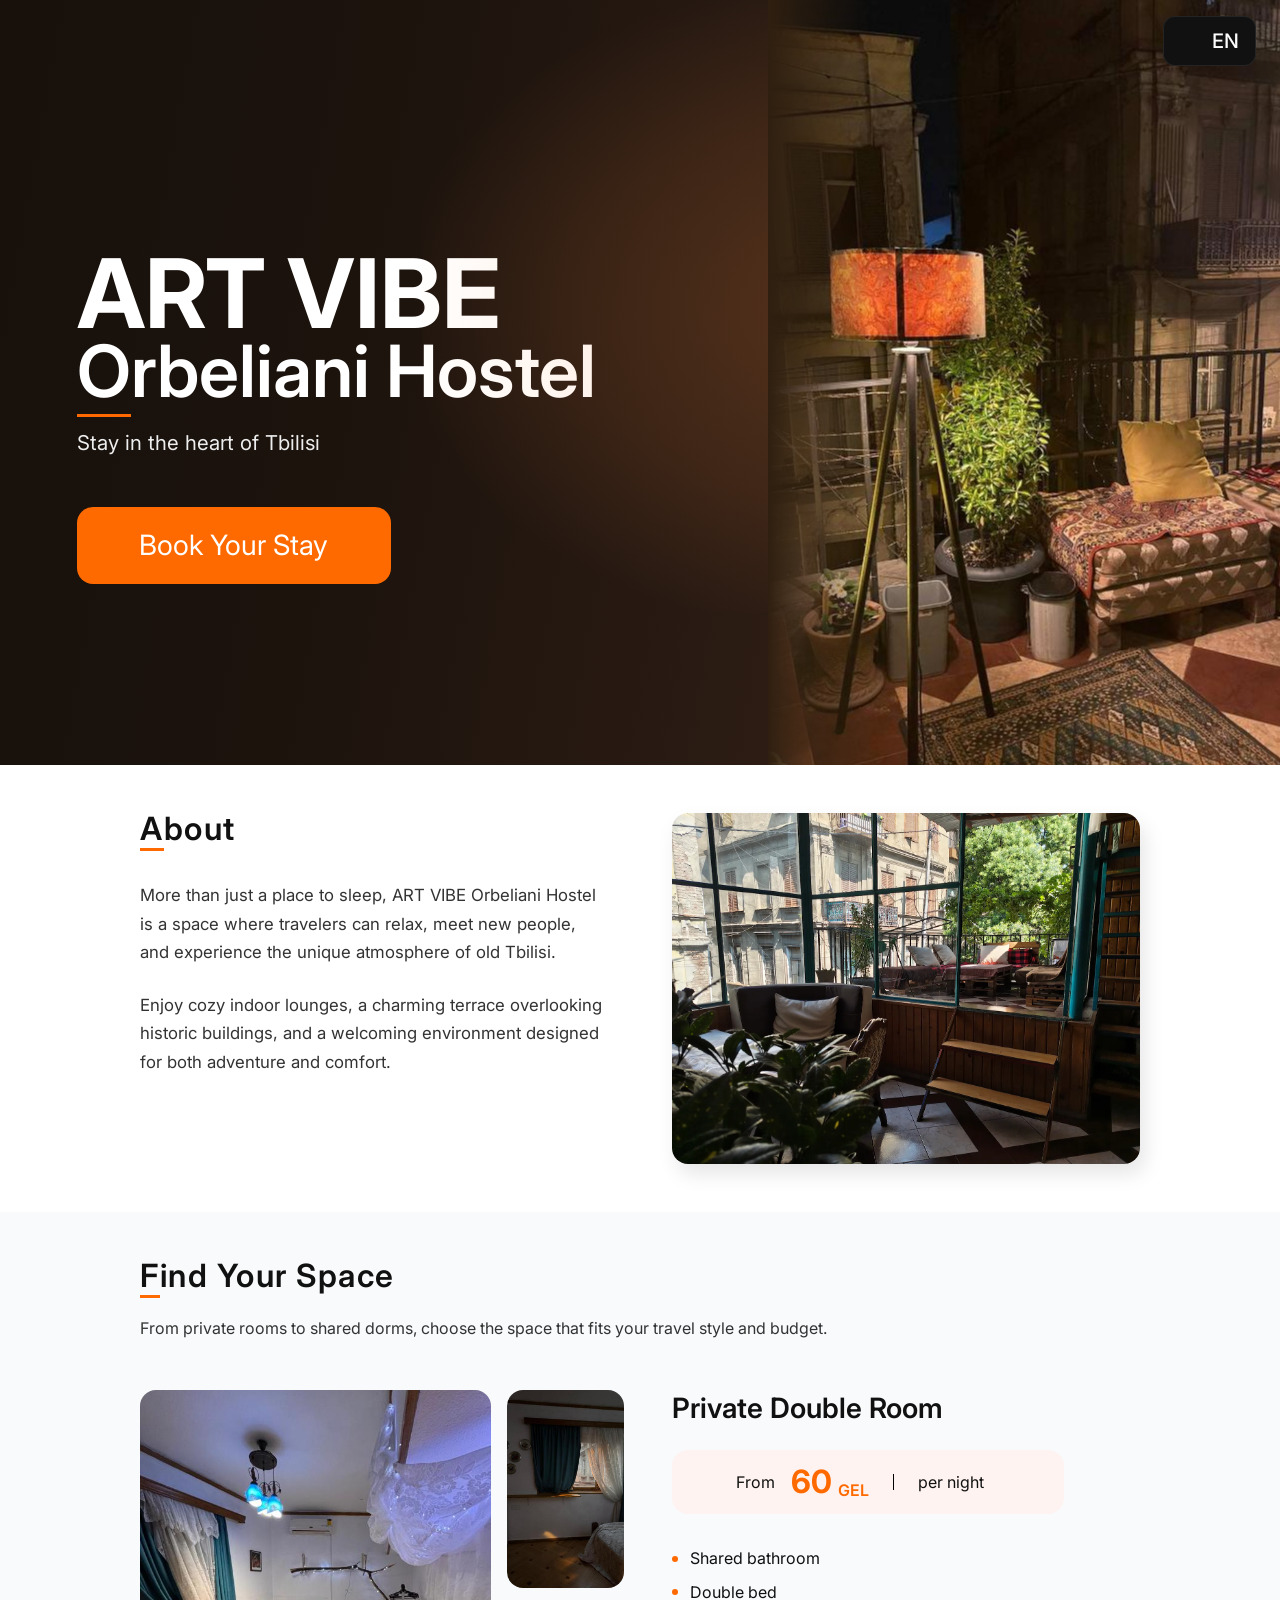
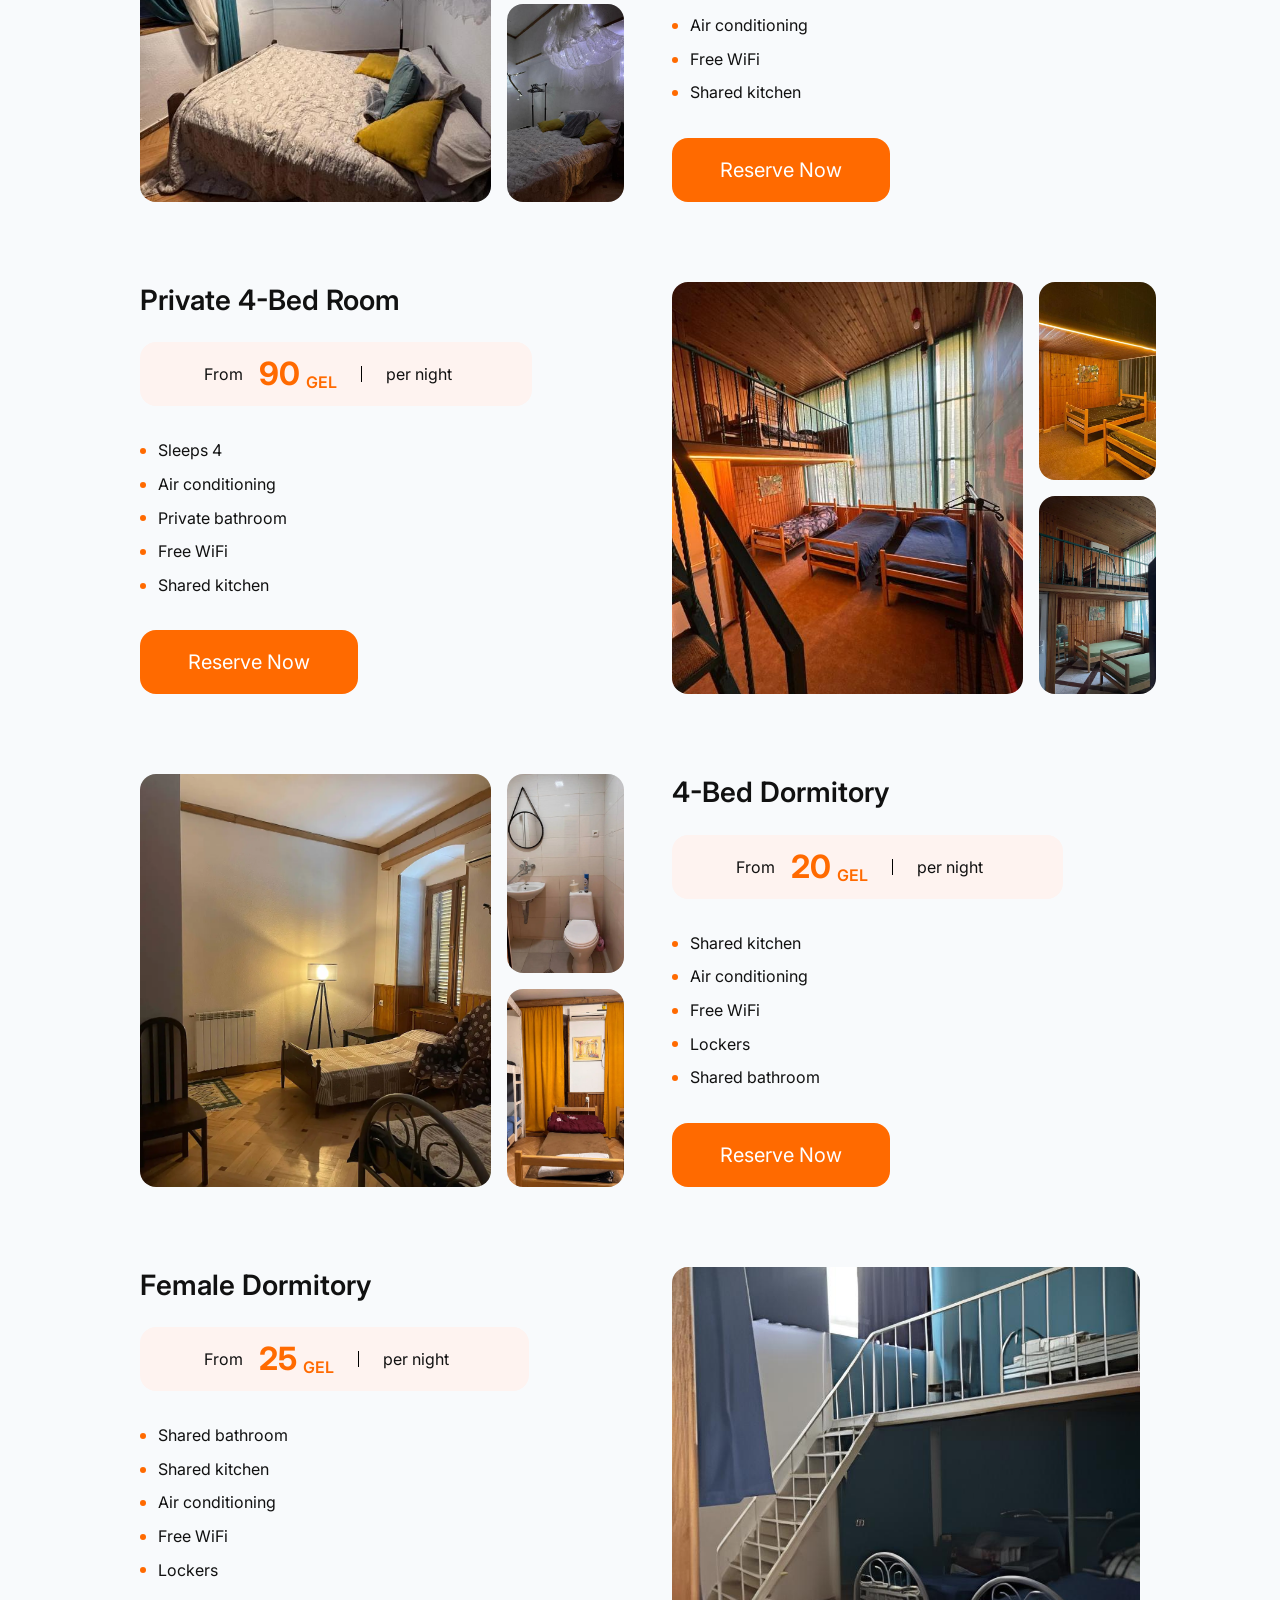
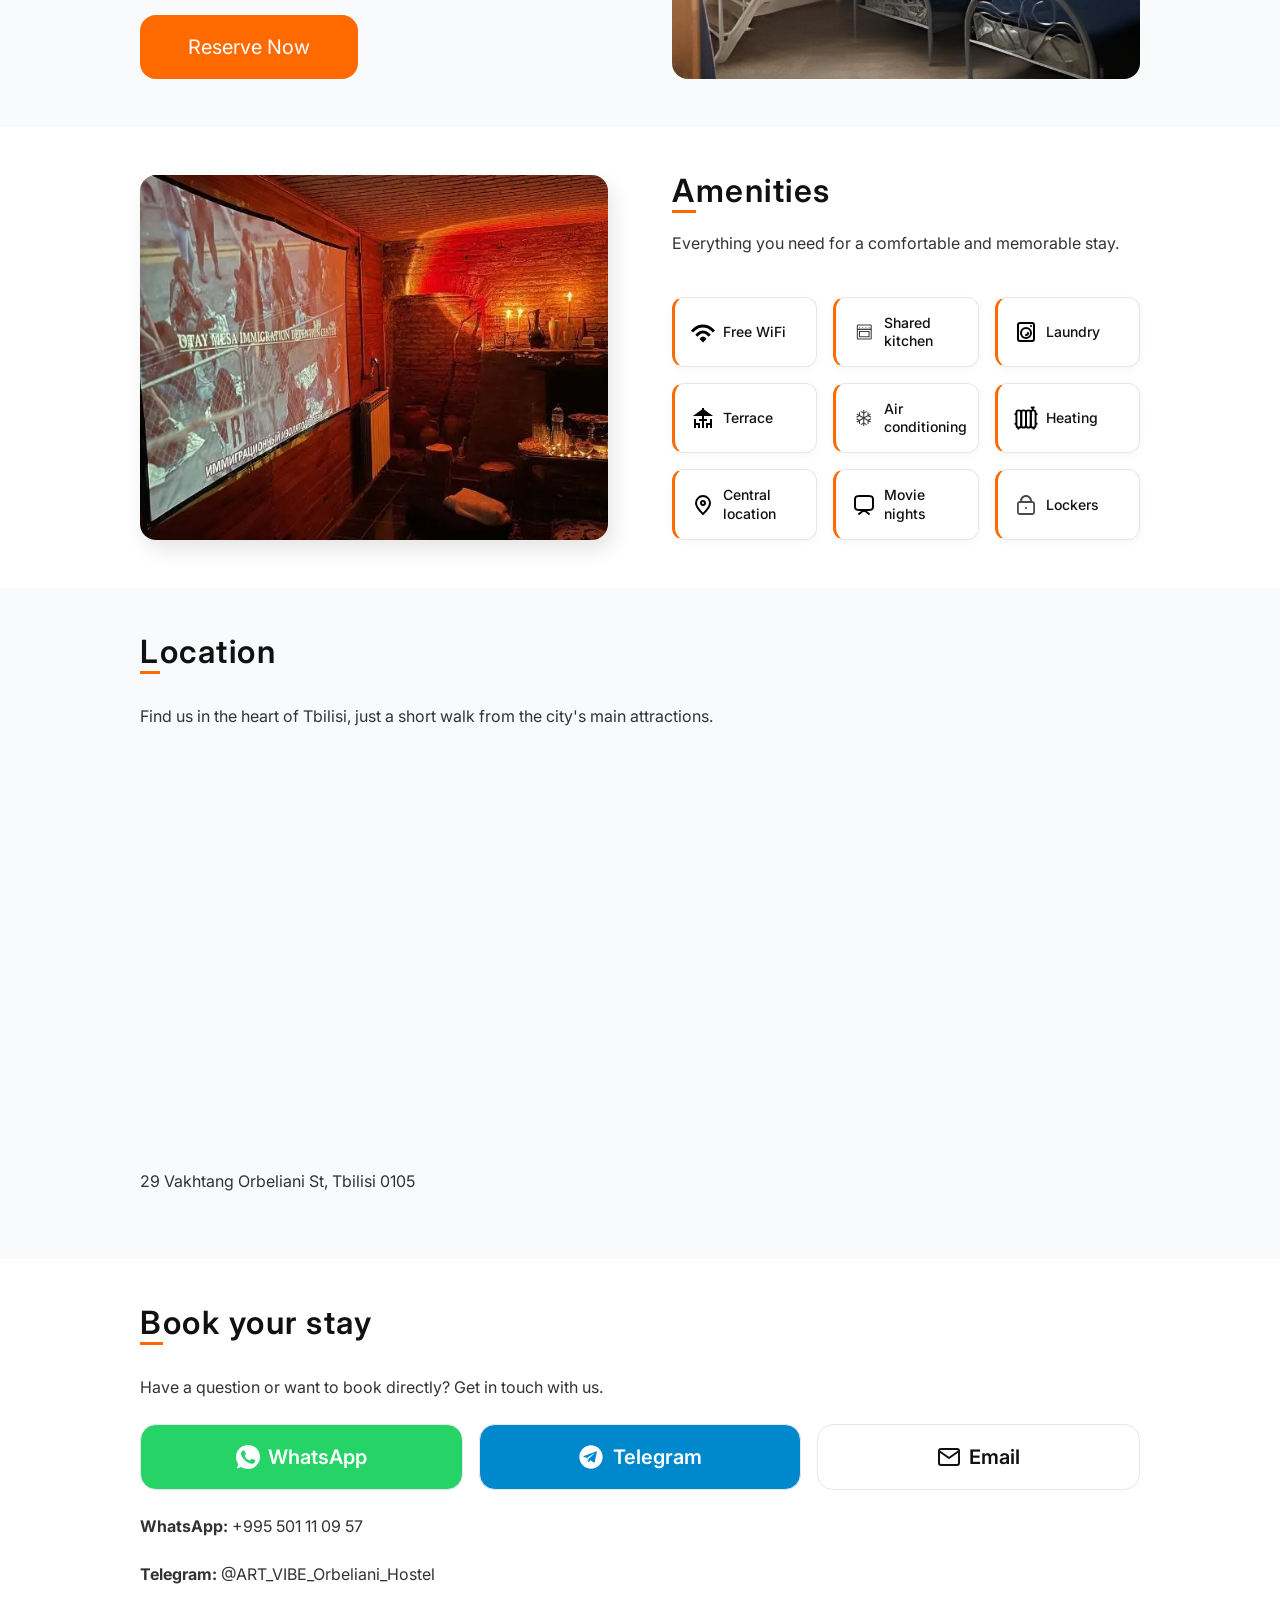
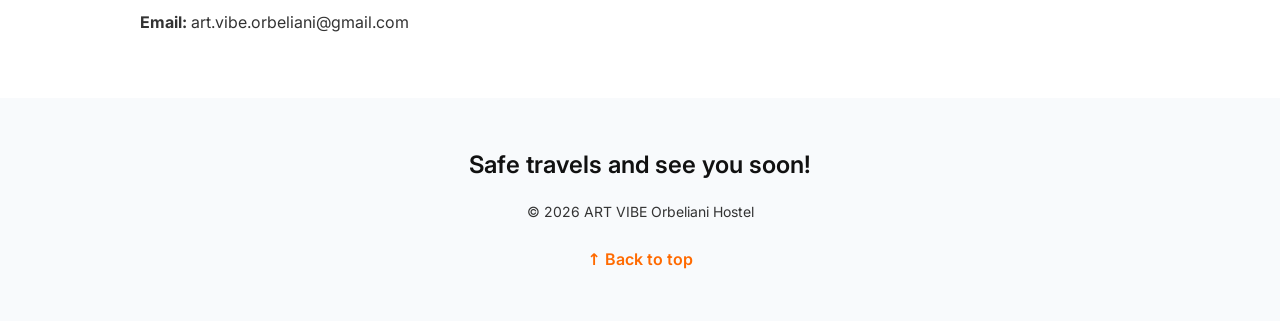
==== index.html @ a5867936 "fix: correctly instance and subset font weights Previous commit failed to strip unused weights and g" ====
<!DOCTYPE html>
<html lang="en">
<head>
  <meta charset="UTF-8" />
  <meta name="viewport" content="width=device-width, initial-scale=1.0" />
  <title>ART VIBE Orbeliani Hostel | Hostel in Central Tbilisi</title>
  <meta name="description"
    content="Stay at ART VIBE Orbeliani Hostel in the heart of Tbilisi. Cozy private rooms and dorms, free WiFi, shared kitchen, terrace, and direct booking.">
  <meta name="theme-color" content="#FF6A00">
  <meta property="og:title"
    content="ART VIBE Orbeliani Hostel | Stay in Central Tbilisi">
  <meta property="og:description"
    content="Stay in the heart of Tbilisi with cozy private rooms and affordable dorms. Book directly for better price.">
  <meta property="og:image"
    content="https://hostel.art-vibe-orbeliani.workers.dev/Assets/og-image.jpg">
  <meta property="og:image:width" content="1200">
  <meta property="og:image:height" content="630">
  <meta property="og:image:alt"
    content="Terrace of ART VIBE Orbeliani Hostel in central Tbilisi">
  <meta property="og:url"
    content="https://hostel.art-vibe-orbeliani.workers.dev/">
  <meta property="og:type"
    content="website">
  <meta property="og:site_name"
    content="ART VIBE Orbeliani Hostel">

  <meta name="twitter:card" content="summary_large_image">
  <meta name="twitter:title"
    content="ART VIBE Orbeliani Hostel | Stay in Central Tbilisi">
  <meta name="twitter:description"
    content="Stay in the heart of Tbilisi with cozy private rooms and affordable dorms.">
  <meta name="twitter:image"
    content="https://hostel.art-vibe-orbeliani.workers.dev/Assets/og-image.jpg">

  <meta name="google-site-verification" content="t5rSgWulQbw4z6nUxltWY_hy4GRFRHUOvtmvSfFZw2A" />
  <meta name="yandex-verification" content="f802075780e98839" />

  <link rel="preload" href="/Assets/Fonts/Inter-Regular-subset.woff2" as="font" type="font/woff2" crossorigin>
  <link rel="preload" href="/Assets/Fonts/Inter-Medium-subset.woff2" as="font" type="font/woff2" crossorigin>
  <link rel="preload" href="/Assets/Fonts/Inter-SemiBold-subset.woff2" as="font" type="font/woff2" crossorigin>
  <link rel="preload" href="/Assets/Fonts/Inter-Bold-subset.woff2" as="font" type="font/woff2" crossorigin>
  <link rel="stylesheet" href="style.css">
  <link rel="icon" type="image/x-icon" href="Assets/Icons/favicon.ico">
  <link rel="canonical" href="https://hostel.art-vibe-orbeliani.workers.dev/">
  <script type="application/ld+json">
    {
      "@context": "https://schema.org",
      "@type": "Hostel",
      "@id": "https://hostel.art-vibe-orbeliani.workers.dev/#hostel",
      "name": "ART VIBE Orbeliani Hostel",
      "url": "https://hostel.art-vibe-orbeliani.workers.dev/",
      "description": "Stay at ART VIBE Orbeliani Hostel in the heart of Tbilisi. Cozy private rooms and dorms, free WiFi, shared kitchen, terrace, and direct booking.",
      "image": "https://hostel.art-vibe-orbeliani.workers.dev/Assets/og-image.jpg",
      "telephone": "+995501110957",
      "email": "art.vibe.orbeliani@gmail.com",
      "currenciesAccepted": "GEL",
      "checkinTime": "15:00:00+04:00",
      "checkoutTime": "12:00:00+04:00",
      "availableLanguage": [
        "en",
        "ru"
      ],
      "address": {
        "@type": "PostalAddress",
        "streetAddress": "29 Vakhtang Orbeliani St",
        "addressLocality": "Tbilisi",
        "postalCode": "0105",
        "addressCountry": "GE"
      },
      "geo": {
        "@type": "GeoCoordinates",
        "latitude": 41.698844,
        "longitude": 44.804062
      },
      "amenityFeature": [
        {
          "@type": "LocationFeatureSpecification",
          "name": "Free WiFi",
          "value": true
        },
        {
          "@type": "LocationFeatureSpecification",
          "name": "Shared kitchen",
          "value": true
        },
        {
          "@type": "LocationFeatureSpecification",
          "name": "Terrace",
          "value": true
        },
        {
          "@type": "LocationFeatureSpecification",
          "name": "Air conditioning",
          "value": true
        },
        {
          "@type": "LocationFeatureSpecification",
          "name": "Laundry",
          "value": true
        },
        {
          "@type": "LocationFeatureSpecification",
          "name": "Central location",
          "value": true
        },
        {
          "@type": "LocationFeatureSpecification",
          "name": "Movie nights",
          "value": true
        },
        {
          "@type": "LocationFeatureSpecification",
          "name": "Heating",
          "value": true
        }
      ],
      "containsPlace": [
        {
          "@type": ["HotelRoom", "Product"],
          "name": "Private Double Room",
          "description": "Cozy private room featuring a double bed, air conditioning, and access to a shared bathroom and kitchen.",
          "occupancy": {
            "@type": "QuantitativeValue",
            "maxValue": 2
          },
          "offers": {
            "@type": "Offer",
            "price": "60",
            "priceCurrency": "GEL",
            "priceSpecification": {
              "@type": "UnitPriceSpecification",
              "price": "60",
              "priceCurrency": "GEL",
              "unitText": "NIGHT"
            }
          }
        },
        {
          "@type": ["HotelRoom", "Product"],
          "name": "Private 4-Bed Room",
          "description": "Spacious private room that sleeps up to 4 people, equipped with air conditioning and a private bathroom.",
          "occupancy": {
            "@type": "QuantitativeValue",
            "maxValue": 4
          },
          "offers": {
            "@type": "Offer",
            "price": "90",
            "priceCurrency": "GEL",
            "priceSpecification": {
              "@type": "UnitPriceSpecification",
              "price": "90",
              "priceCurrency": "GEL",
              "unitText": "NIGHT"
            }
          }
        },
        {
          "@type": ["HotelRoom", "Product"],
          "name": "Common Dormitory",
          "description": "Budget-friendly shared dormitory option featuring lockers, air conditioning, and access to shared bathrooms.",
          "occupancy": {
            "@type": "QuantitativeValue",
            "maxValue": 6
          },
          "offers": {
            "@type": "Offer",
            "price": "20",
            "priceCurrency": "GEL",
            "priceSpecification": {
              "@type": "UnitPriceSpecification",
              "price": "20",
              "priceCurrency": "GEL",
              "unitText": "NIGHT"
            }
          }
        },
        {
          "@type": ["HotelRoom", "Product"],
          "name": "Female Dormitory",
          "description": "Shared dormitory exclusively for female travelers, complete with lockers, air conditioning, and shared facilities.",
          "occupancy": {
            "@type": "QuantitativeValue",
            "maxValue": 6
          },
          "offers": {
            "@type": "Offer",
            "price": "25",
            "priceCurrency": "GEL",
            "priceSpecification": {
              "@type": "UnitPriceSpecification",
              "price": "25",
              "priceCurrency": "GEL",
              "unitText": "NIGHT"
            }
          }
        }
      ],
      "sameAs": [
        "https://www.hostelworld.com/hostels/p/271789/art-vibe-orbeliani-hostel/"
      ]
    }
  </script>
</head>

<body>
  <main>
    <section id="hero">
      <div id="hero-content">
        <div id="hero-overlay">
          <h1>
            <span id="big-title">ART VIBE</span>
            <span id="small-title"><span>O</span>rbeliani Hostel</span>
          </h1>
          <p id="hero-description" data-i18n="heroDescription">
            Stay in the heart of Tbilisi
          </p>
          <a id="book-btn" href="#contact" data-i18n="bookBtn">
            Book Your Stay
          </a>
        </div>
      </div>
      <div id="hero-media">
        <a href="#" id="language-btn" data-i18n-aria-label="langBtn" aria-label="Switch to Russian">
          <img src="Assets/Icons/uk-flag.svg" id="flag" alt="" aria-hidden="true">
          <span data-i18n="langBtn">EN</span> 
        </a>
      </div>
    </section>

    <section id="about">
      <div class="container">
        <div class="section-content">
          <h2 data-i18n="aboutTitle">
            <span>A</span>bout
          </h2>
          <p data-i18n="firstAboutParagraph">
            More than just a place to sleep, ART VIBE Orbeliani Hostel is a space where travelers can relax, meet new people, and experience the unique atmosphere of old Tbilisi.
          </p>
          <p data-i18n="secondAboutParagraph">
            Enjoy cozy indoor lounges, a charming terrace overlooking historic buildings, and a welcoming environment designed for both adventure and comfort.
          </p>
        </div>
        <div class="section-media">
          <img src="Assets/about-image.webp" 
            data-i18n-alt="aboutImage"
            loading="lazy"
            alt="Terrace overlooking historic buildings in Tbilisi" id="about-image
          ">
        </div>
      </div>
    </section>

    <section id="rooms">
      <div class="container">
        <h2 data-i18n="roomsTitle"><span>F</span>ind Your Space</h2>
        <p data-i18n="roomsParagraph">From private rooms to shared dorms, choose the space that fits your travel style and budget.</p>
        <div class="room-card room-card--reverse">
          <div class="room-info">
            <div class="room-header">
              <h3 data-i18n="vip3Title">Private Double Room</h3>

              <div class="room-price">
                <span class="price-prefix" data-i18n="pricePrefix">From</span>
                <span class="price">60</span>
                <span class="currency">GEL</span>
                <span class="price-period" data-i18n="pricePeriod">per night</span>
              </div>
            </div>

            <ul class="room-features">
              <li data-i18n="vip3Feature1">Shared bathroom</li>
              <li data-i18n="vip3Feature2">Double bed</li>
              <li data-i18n="vip3Feature3">Air conditioning</li>
              <li data-i18n="vip3Feature4">Free WiFi</li>
              <li data-i18n="vip3Feature5">Shared kitchen</li>
            </ul>

            <a href="#contact"
              class="reserve-btn"
              data-i18n="reserveBtn">
              Reserve Now
            </a>
          </div>

          <div class="room-gallery">
            <div class="room-images images-3">
              <img src="Assets/VIP3/vip3.jpg" alt="Private double room" loading="lazy">
              <img src="Assets/VIP3/vip3-1.jpg" alt="Private double room" loading="lazy">
              <img src="Assets/VIP3/vip3-2.jpg" alt="Private double room" loading="lazy">
            </div>
            <div class="image-dots" aria-hidden="true">
              <span class="dot active"></span>
              <span class="dot"></span>
              <span class="dot"></span>
            </div>
          </div>
        </div>

        <div class="room-card">
          <div class="room-info">
            <div class="room-header">
              <h3 data-i18n="vip5Title">Private 4-Bed Room</h3>

              <div class="room-price">
                <span class="price-prefix" data-i18n="pricePrefix">
                  From
                </span>
                <span class="price">90</span>
                <span class="currency">GEL</span>
                <span class="price-period" data-i18n="pricePeriod">
                  per night
                </span>
              </div>
            </div>

            <ul class="room-features">
              <li data-i18n="vip5Feature1">Sleeps 4</li>
              <li data-i18n="vip5Feature2">Air conditioning</li>
              <li data-i18n="vip5Feature3">Private bathroom</li>
              <li data-i18n="vip5Feature4">Free WiFi</li>
              <li data-i18n="vip5Feature5">Shared kitchen</li>
            </ul>

            <a href="#contact"
              class="reserve-btn"
              data-i18n="reserveBtn">
              Reserve Now
            </a>
          </div>

          <div class="room-gallery">
            <div class="room-images images-3">
              <img src="Assets/VIP5/vip5.jpg" alt="Private 4-Bed Room" loading="lazy">
              <img src="Assets/VIP5/vip5-2.jpg" alt="Private 4-Bed Room" loading="lazy">
              <img src="Assets/VIP5/vip5-4.webp" alt="Private 4-Bed Room" loading="lazy">
            </div>

            <div class="image-dots" aria-hidden="true">
              <span class="dot active"></span>
              <span class="dot"></span>
              <span class="dot"></span>
            </div>
          </div>
        </div>

        <div class="room-card room-card--reverse">
          <div class="room-info">
            <div class="room-header">
              <h3 data-i18n="dormTitle">Common Dormitory</h3>

              <div class="room-price">
                <span class="price-prefix" data-i18n="pricePrefix">From</span>
                <span class="price">20</span>
                <span class="currency">GEL</span>
                <span class="price-period" data-i18n="pricePeriod">per night</span>
              </div>
            </div>

            <ul class="room-features">
              <li data-i18n="dormFeature1">Shared kitchen</li>
              <li data-i18n="dormFeature2">Air conditioning</li>
              <li data-i18n="dormFeature3">Free WiFi</li>
              <li data-i18n="dormFeature4">Lockers</li>
              <li data-i18n="dormFeature5">Shared bathroom</li>
            </ul>

            <a href="#contact"
              class="reserve-btn"
              data-i18n="reserveBtn">
              Reserve Now
            </a>
          </div>
          
          <div class="room-gallery">
            <div class="room-images images-3">
              <img src="Assets/Dorm4/dorm-4.webp" alt="4-bed dormitory room" loading="lazy">
              <img src="Assets/Dorm4/toilet.webp" alt="4-bed dormitory room" loading="lazy">
              <img src="Assets/Dorm6/dorm-6.webp" alt="6-bed dormitory room" loading="lazy">
            </div>

            <div class="image-dots" aria-hidden="true">
              <span class="dot active"></span>
              <span class="dot"></span>
              <span class="dot"></span>
            </div>
          </div>
        </div>

        <div class="room-card">
          <div class="room-info">
            <div class="room-header">
              <h3 data-i18n="femaleDormTitle">Female Dormitory</h3>

              <div class="room-price">
                <span class="price-prefix" data-i18n="pricePrefix">From</span>
                <span class="price">25</span>
                <span class="currency">GEL</span>
                <span class="price-period" data-i18n="pricePeriod">per night</span>
              </div>
            </div>

            <ul class="room-features">
              <li data-i18n="femaleDormFeature1">Shared bathroom</li>
              <li data-i18n="femaleDormFeature2">Shared kitchen</li>
              <li data-i18n="femaleDormFeature3">Air conditioning</li>
              <li data-i18n="femaleDormFeature4">Free WiFi</li>
              <li data-i18n="femaleDormFeature5">Lockers</li>
            </ul>

            <a href="#contact"
              class="reserve-btn"
              data-i18n="reserveBtn">
              Reserve Now
            </a>
          </div>

          <div class="room-gallery">
            <div class="room-images">
              <img src="Assets/Female-dorm/female-dorm.jpg" alt="6-bed female dormitory room" loading="lazy">
            </div>
            <div class="image-dots" aria-hidden="true">
              <span class="dot active"></span>
            </div>
          </div>
        </div>
      </div>
    </section>

    <section id="amenities">
      <div class="container">
        <div class="amenities-content">
          <h2 data-i18n="amenitiesTitle"><span>A</span>menities</h2>
          <p data-i18n="amenitiesParagraph">Everything you need for a comfortable and memorable stay.</p>
          <ul id="amenities-list">
            <li class="amenity-item">
              <img src="Assets/Icons/wifi.svg" alt="" aria-hidden="true">
              <span data-i18n="freeWiFi">Free WiFi</span>
            </li>
            <li class="amenity-item">
              <img src="Assets/Icons/kitchen.svg" alt="" aria-hidden="true">
              <span data-i18n="sharedKitchen">Shared kitchen</span>
            </li>
            <li class="amenity-item">
              <img src="Assets/Icons/laundry.svg" alt="" aria-hidden="true">
              <span data-i18n="laundry">Laundry</span>
            </li>
            <li class="amenity-item">
              <img src="Assets/Icons/balcony.svg" alt="" aria-hidden="true">
              <span data-i18n="balcony">Terrace</span>
            </li>
            <li class="amenity-item">
              <img src="Assets/Icons/ac.svg" alt="" aria-hidden="true">
              <span data-i18n="airConditioning">Air conditioning</span>
            </li>
            <li class="amenity-item">
              <img src="Assets/Icons/heating.svg" alt="" aria-hidden="true">
              <span data-i18n="heating">Heating</span>
            </li>
            <li class="amenity-item">
              <img src="Assets/Icons/location.svg" alt="" aria-hidden="true">
              <span data-i18n="centralLocation">Central location</span>
            </li>
            <li class="amenity-item">
              <img src="Assets/Icons/movie.svg" alt="" aria-hidden="true">
              <span data-i18n="movieNights">Movie nights</span>
            </li>
            <li class="amenity-item">
              <img src="Assets/Icons/locker.svg" alt="" aria-hidden="true">
              <span data-i18n="lockers">Lockers</span>
            </li>
            <li class="amenity-item hidden-on-desktop">
              <img src="Assets/Icons/languages.svg" alt="" aria-hidden="true">
              <span data-i18n="englishRussianStaff">English &amp; Russian staff</span>
            </li>
          </ul>
        </div>
        <div class="amenities-media section-media">
          <img src="Assets/Basement/projector.webp" 
          data-i18n-alt="amenitiesImage"
          alt="Movie night in the cozy basement" 
          id="amenities-image" 
          loading="lazy">
        </div>
      </div>
    </section>

    <section id="location">
      <div class="container">
        <h2 data-i18n="locationTitle"><span>L</span>ocation</h2>
        <p data-i18n="locationParagraph">Find us in the heart of Tbilisi, just a short walk from the city's main attractions.</p>
        <iframe 
          title="Google Map showing ART VIBE Orbeliani Hostel location"
          src="https://www.google.com/maps/embed?pb=!1m18!1m12!1m3!1d2979.0069680717093!2d44.80125047466768!3d41.69878527662424!2m3!1f0!2f0!3f0!3m2!1i1024!2i768!4f13.1!3m3!1m2!1s0x40440d5fcd82bead%3A0xa5d1a25f08f03c2b!2sART%20VIBE%20Orbeliani%20Hostel!5e0!3m2!1sen!2sge!4v1784558521111!5m2!1sen!2sge"
          width="600"
          height="450"
          style="border:0;"
          allowfullscreen=""
          loading="lazy"
          referrerpolicy="strict-origin-when-cross-origin">
        </iframe>
        <p id="location-address" data-i18n="locationAddress">29 Vakhtang Orbeliani St, Tbilisi 0105</p>
      </div>
    </section>

    <section id="contact">
      <div class="container">
        <h2 data-i18n="contactTitle"><span>B</span>ook your stay</h2>
        <p data-i18n="contactParagraph">Have a question or want to book directly? Get in touch with us.</p>

        <div class="contact-actions">
          <a 
            href="https://wa.me/995501110957" 
            class="contact-btn whatsapp-btn" 
            target="_blank" 
            rel="noopener noreferrer"
            data-i18n-aria-label="whatsappBtn"
            aria-label="Contact us on WhatsApp (opens in a new tab)"
          >
            <img src="Assets/Icons/whatsapp.svg" alt="" aria-hidden="true">
            <span>WhatsApp</span>
          </a>

          <a 
            href="https://t.me/ART_VIBE_Orbeliani_Hostel" 
            class="contact-btn telegram-btn" 
            target="_blank" 
            rel="noopener noreferrer"
            data-i18n-aria-label="telegramBtn"
            aria-label="Contact us on Telegram (opens in a new tab)"
          >
            <img src="Assets/Icons/telegram.svg" alt="" aria-hidden="true">
            <span>Telegram</span>
          </a>

          <a 
            href="mailto:art.vibe.orbeliani@gmail.com" 
            class="contact-btn" 
            data-i18n-aria-label="emailBtn"
            aria-label="Send us an email (opens in a new tab)"
          >
            <img src="Assets/Icons/email.svg" alt="" aria-hidden="true">
            <span>Email</span>
          </a>
        </div>

        <div class="contact-info">
          <p><strong>WhatsApp:</strong> +995 501 11 09 57</p>
          <p><strong>Telegram:</strong> @ART_VIBE_Orbeliani_Hostel</p>
          <p><strong>Email:</strong> art.vibe.orbeliani@gmail.com</p>
        </div>
      </div>
    </section>
  </main>

  <footer>
    <p id="footer-message" data-i18n="footerMessage">Safe travels and see you soon!</p>

    <p id="copyright">
      &copy; 2026 ART VIBE Orbeliani Hostel
    </p>

    <a href="#hero" id="back-to-top">
      ↑ <span data-i18n="backToTopBtn">Back to top</span>
    </a>
  </footer>

  <script type="module" src="Scripts/script.js"></script>
</body>
</html>
---- style.css ----
@font-face {
  font-family: 'Inter';
  src: url('/Assets/Fonts/Inter-Regular-subset.woff2') format('woff2');
  font-weight: 400;
  font-style: normal;
  font-display: swap;
}
@font-face {
  font-family: 'Inter';
  src: url('/Assets/Fonts/Inter-Medium-subset.woff2') format('woff2');
  font-weight: 500;
  font-style: normal;
  font-display: swap;
}
@font-face {
  font-family: 'Inter';
  src: url('/Assets/Fonts/Inter-SemiBold-subset.woff2') format('woff2');
  font-weight: 600;
  font-style: normal;
  font-display: swap;
}
@font-face {
  font-family: 'Inter';
  src: url('/Assets/Fonts/Inter-Bold-subset.woff2') format('woff2');
  font-weight: 700;
  font-style: normal;
  font-display: swap;
}

:root {
  --primary-color: #FF6A00;
  --light-primary-color: #fef3f0;
  --bg-color: #FFFFFF;
  --section-bg-color: #F8FAFC;
  --text-color: #111;
  --light-text-color: #FFF;
  --secondary-text-color: #333;
  --secondary-light-text-color: #EEE;
  --border-color: #E5E7EB;

  --font-main: "Inter", system-ui, sans-serif;

  --fs-big-title: clamp(3rem, 8vw, 6rem);
  --fs-title: clamp(2.5rem, 6vw, 4.5rem);
  --fs-section-title: 2rem;
  --fs-subtitle: 1.5rem; 
  --fs-button: 1.25rem;
  --fs-body: 1rem; 
  --fs-small: 0.875rem;

  --space-0: 0.35rem;
  --space-1: 0.5rem;
  --space-15: 0.75rem;
  --space-2: 1rem;
  --space-25: 1.25rem;
  --space-3: 1.5rem; 
  --space-35: 2.25rem;
  --space-4: 3rem;

  --radius-sm: 0.75rem;
  --radius-md: 1rem; 
  --radius-lg: 1.5rem;
}

* {
  margin: 0;
  padding: 0;
  box-sizing: border-box;
}

html {
  scroll-behavior: smooth;
}

body {
  font-family: var(--font-main);
  font-size: var(--fs-body); 
  line-height: 1.6; 
  color: var(--text-color); 
  background: var(--bg-color);
}

img { 
  width: 100%; 
  height: auto; 
  display: block;
  object-fit: cover;
} 

a { 
  color: inherit; 
  text-decoration: none; 
}

#hero {
  background-image: linear-gradient(to bottom, rgba(0,0,0,0) 65%, rgba(0,0,0,0.80) 85%), url('Assets/balcony.jpg');
  height: 100vh;
  height: 100dvh;
  background-size: cover;
  background-position: center;
  background-repeat: no-repeat;
  position: relative;
  color: var(--light-text-color);
}

@media (min-height: 765px) and (min-width: 1280px) {
  #hero {
    height: min(100dvh, 765px);
  }
}

#language-btn {
  position: absolute;
  right: var(--space-2);
  top: var(--space-2);
  z-index: 2;

  background: rgba(15, 15, 15, 0.75);
  backdrop-filter: blur(8px); 
  border: 1px solid rgba(255,255,255,.08);

  display: inline-flex;
  align-items: center; 
  gap: var(--space-1); 
  padding: var(--space-1) var(--space-2);
  border-radius: var(--radius-sm);
  cursor: pointer;
}

#flag {
  width: 1.5rem;
}

#language-btn > span {
  font-size: 1.25rem;
  font-weight: 500;
}

#hero-overlay {
  position: absolute;
  bottom: var(--space-4);
  padding: 0 var(--space-3);
  width: 100%;
}

h1 {
  display: flex;
  flex-direction: column;
  line-height: 1.1;
  margin-bottom: var(--space-2);
}

#big-title {
  font-size: var(--fs-big-title);
  font-weight: 700;
}

#small-title {
  font-size: var(--fs-title);
  font-weight: 600;
}

#small-title span {
  border-bottom: 3px solid var(--primary-color);
  padding-bottom: 0.1rem;
}

#hero-description {
  font-size: clamp(1rem, 2vw, 1.25rem);
  color: var(--secondary-light-text-color);
  font-weight: 400;
  margin-bottom: 2rem;
}

#book-btn {
  display: inline-flex;
  align-items: center;
  justify-content: center;
  gap: var(--space-1);
  background: var(--primary-color);
  color: var(--light-text-color);
  font-size: var(--fs-button);
  font-weight: 400;
  padding: var(--space-25);
  border-radius: var(--radius-md);
  border: none;
  cursor: pointer;
  width: 100%;
  transition: .2s;
} 

#book-btn:hover {
  transform:translateY(-2px);
  box-shadow:0 12px 30px rgba(255,120,0,.35);
}

@media (min-width: 768px) {
  #hero-overlay {
    padding: 0 5vw;
    bottom: 8vh;
  }

  #book-btn {
    width: fit-content;
    min-width: 220px;
    padding: var(--space-3) var(--space-4);
    font-size: clamp(1.25rem, 2.25vw, 1.75rem);
  }

  #hero-description {
    font-size: clamp(1rem, 2.1vw, 1.5rem);
    margin-bottom: 2.25rem;
  }

  #language-btn {
    right: var(--space-2);
    top: var(--space-2); 
    gap: var(--space-1); 
    padding: var(--space-1) var(--space-2);
  }

  #flag {
    width: 1.75rem;
  }

  #language-btn > span {
    font-size: 1.5rem;
  }
}

@media (min-width: 1024px) {
  #hero-overlay {
    padding: 0 6vw;
    bottom: 10vh;
  }

  #hero-description {
    font-size: clamp(1.25rem, 1.6vw, 1.75rem);
  }

  #book-btn {
    min-width: 260px;
    padding: var(--space-2) calc(var(--space-4) * 1.3);
  }

  #language-btn {
    right: var(--space-3);
    top: var(--space-2); 
    gap: var(--space-1); 
    padding: var(--space-1) var(--space-2);
  }

   #flag {
    width: 1.5rem;
  }

  #language-btn > span {
    font-size: 1.25rem;
  }
}


@media (min-width: 1280px) {
  #hero {
    display: flex;
    background-image: none;
  }

  #hero-media {
    width: 40%;
    flex-shrink: 0;
    background-image: url('Assets/balcony.jpg');
    background-position: 65% center;
    position: relative;
  }

  #hero-media::after {
    content: "";
    position: absolute;
    inset: 0;
    background: linear-gradient(
      to left,
      transparent 80%,
      #2f1f10 100%
    );
  }

  #hero-content {
    background: linear-gradient(
      100deg,
      #17100b 0%,
      #1c130d 45%,
      #2c1c14 100% 
    );
    width: 60%;
    display: flex;
    flex-direction: column;
    justify-content: center;
    align-items: center;
    position: relative;
  }

  #hero-content::before {
    content: "";
    position: absolute;
    top: 0;
    right: -10%;
    width: 55%;
    height: 80%;
    background: radial-gradient(
      ellipse at right center,
      rgba(255, 140, 60, 0.20) 0%,
      rgba(255, 140, 60, 0.10) 45%,
      transparent 75%
    );
    pointer-events: none;
  }

  #hero-overlay {
    position: static;
    max-width: none;
    padding-top: 8vh;
  }

  #language-btn {
    background-color: var(--text-color);
  }

  h1 {
    margin-bottom: 1.25rem;
  }

  #big-title {
    line-height: .85;
  }

  #small-title {
    line-height: 1;
  }
  
  #small-title span {
    padding-bottom: 0;
  }

  #hero-description {
    margin-bottom: 3rem;
  }
}

section:not(#hero) {
  padding:  var(--space-4) var(--space-3);
  background: var(--section-bg-color);
}

section:not(#hero):nth-of-type(even) {
  background: var(--bg-color);
}

#about {
  padding-top: calc(var(--space-4) * 2);;
}

.section-media > img {
  margin-top: var(--space-3);
  border-radius: var(--radius-md);
}

#amenities-image {
  aspect-ratio: 5 / 4;
}

.container > img {
  margin-top: var(--space-3);
  border-radius: var(--radius-md);
}

h2 {
  font-size: var(--fs-section-title);
  font-weight: 600;
  margin-bottom: var(--space-35);
  line-height: 1;
}

section p {
  margin-bottom: var(--space-2);
  color: var(--secondary-text-color); 
}

h2 span {
  border-bottom: 3px solid var(--primary-color);
}

.room-card {
  margin-top: var(--space-4);
}

.room-header {
  margin-bottom: var(--space-2);
}

h3 {
  font-size: var(--fs-subtitle);
  font-weight: 600;
  line-height: 1.3;
  margin-bottom: var(--space-25);
}

.room-price {
  display: flex;
  align-items: center;
  background: var(--light-primary-color);
  padding: var(--space-2) var(--space-4);
  border-radius: var(--radius-md);
  margin-bottom: var(--space-1);
  line-height: 1;
}

.price-prefix,
.price-period {
  font-size: var(--fs-body);;
}

.price-prefix {
  margin-right: var(--space-2);
}

.price {
  color: var(--primary-color);
  font-size: var(--fs-section-title);
  font-weight: 700;
  margin-right: var(--space-0);
}

.currency {
  color: var(--primary-color);
  font-size: var(--fs-body);
  font-weight: 600;
  align-self: end;
  margin-right: var(--space-3);
}

.price-period {
  border-left: 1px solid black;
  padding-left: var(--space-3);
  margin-left: auto;
  margin-right: var(--space-2);
}

.room-features, .reserve-btn {
  display: none;
}

.room-images {
  display: flex;
  gap: var(--space-2);
  overflow-x: auto;
  scroll-snap-type: x mandatory;
}

.room-images::-webkit-scrollbar {
  display: none;
}

.room-images > img {
  border-radius: var(--radius-md);
  scroll-snap-align: start;
  aspect-ratio: 3 / 3.5;
  object-fit: cover;
  flex: 0 0 100%;
}

.image-dots {
  display: flex;
  justify-content: center;
  gap: var(--space-1);
  margin-top: var(--space-2);
}

.dot {
  width: 0.5rem;
  height: 0.5rem;

  border-radius: 50%;
  background-color: var(--border-color);
}

.dot.active {
  background-color: var(--primary-color);
}

@media (min-width: 450px) {
  .room-images > img {
    aspect-ratio: 3 / 3.25;
  }
}

@media (min-width: 500px) {
  .room-images > img {
    aspect-ratio: 3 / 3;
  }
}

@media (min-width: 600px) {
  .room-images > img {
    aspect-ratio: 3 / 2.75;
  }
}

@media (min-width: 768px) {
  .room-images > img {
    aspect-ratio: 3 / 2.5;
  }
}

#amenities-list {
  display: grid;
  grid-template-columns: repeat(auto-fill, minmax(130px, 1fr));
  gap: var(--space-2);
}

.amenity-item {
  display: flex;
  align-items: center;
  gap: var(--space-1);
  
  background: var(--bg-color);
  padding: var(--space-2) var(--space-2);

  border-radius: var(--radius-sm);
  border: 1px solid var(--border-color);
  border-left: 3px solid var(--primary-color);
  box-shadow: 0 2px 8px rgba(0, 0, 0, 0.04);
}

.amenity-item > img {
  width: 1.5rem; 
  height: 1.5rem; 
  flex-shrink: 0;
}

.amenity-item span { 
  font-size: var(--fs-small); font-weight: 500; 
  line-height: 1.3; 
}

iframe {
  width: 100%;
  height: auto;
  max-height: 400px;
  aspect-ratio: 16 / 9;
  border: none;
  border-radius: var(--radius-md);
  margin-bottom: var(--space-2);
}

#location > p:nth-child(2) {
  margin-bottom: var(--space-3);
}
.contact-actions {
  display: grid;
  gap: var(--space-2);
  margin: var(--space-3) 0;
}

.contact-btn {
  display: flex;
  align-items: center;
  justify-content: center;
  gap: var(--space-1);

  width: 100%;
  padding: var(--space-2);

  background: var(--bg-color);
  border: 1px solid var(--border-color);
  border-radius: var(--radius-md);

  font-weight: 600;
  font-size: var(--fs-button);

  transition: transform 0.2s ease,
              box-shadow 0.2s ease,
              background-color 0.2s ease;
}

.contact-btn img {
  width: 1.5rem;
  height: 1.5rem;
}

.telegram-btn img {
  width: 1.75rem;
  height: 1.75rem;
}

.whatsapp-btn {
  background: #25D366;
  color: var(--light-text-color);
}

.telegram-btn {
  background: #0088CC;
  color: var(--light-text-color);
}

.contact-btn:hover {
  transform: translateY(-2px);
  box-shadow: 0 6px 16px rgba(0, 0, 0, 0.08);
}

.contact-info {
  display: grid;
  gap: 0.5rem;
  margin-top: var(--space-3);
}

.contact-info p {
  color: var(--secondary-text-color);
  line-height: 1.5;
}

@media (min-width: 768px) {
  .contact-actions {
    grid-template-columns: repeat(3, 1fr);
  }
}

footer {
  padding: var(--space-4) var(--space-3);
  background: var(--section-bg-color);
  display: flex;
  flex-direction: column;
  align-items: center;
  gap: var(--space-2);

  text-align: center;
}

#footer-message {
  font-size: var(--fs-subtitle);
  font-weight: 600;
}

#copyright {
  font-size: var(--fs-small);
  color: var(--secondary-text-color);
}

#back-to-top {
  margin-top: var(--space-1);
  color: var(--primary-color);
  font-weight: 600;
  transition: opacity 0.2s ease;
}

#back-to-top:hover {
  opacity: 0.8;
}

@media (min-width: 800px) {
  .container {
    max-width: 1000px;
    margin: 0 auto;
  }

  .section-media > img {
    margin-top: 0px;
    box-shadow: 5px 10px 20px rgba(0,0,0,0.1);
  }

  #about .container p:first-of-type {
    margin-bottom: var(--space-3);
  }

  #about .container p {
    line-height: 1.7;
    font-size: 1.05rem
  }

  h2 {
    letter-spacing: 1.5px;
    margin-bottom: var(--space-35);
  }

  #about .container, .room-card {
    display: grid;
    grid-template-columns: 1fr 1fr;
    gap: clamp(3rem, 5vw, 5rem);
    align-items: start;
  }

  /* rooms section */

  #rooms h2 {
    margin-bottom: var(--space-3);
  }

  h3 {
    font-size: 1.75rem;
    margin-bottom: var(--space-3);
  }

  .room-card {
    align-items: stretch;
  }

  .room-card + .room-card {
    margin-top: 5rem;
  }

  .room-card--reverse .room-images {
    order: 1;
  }

  .room-card--reverse .room-info {
    order: 2;
  }
  
  .room-gallery {
    height: 100%;
  }

  .room-images {
    height: 100%;
    width: 100%;
    display: grid;
    gap: var(--space-2);
    grid-auto-rows: 1fr;
    align-items: stretch;
    overflow: visible; 
  }

  .room-images > img {
    width: 100%;
    height: 100%;
    object-fit: cover;
    border-radius: var(--radius-md);
    display: block;
  }

  .room-images.images-3 {
    grid-template-columns: 75% 25%;
    grid-template-rows: 1fr 1fr;
  }
  .room-images.images-3 > img:nth-child(1) {
    grid-column: 1 / 2;
    grid-row: 1 / 3;
  }
  .room-images.images-3 > img:nth-child(2) {
    grid-column: 2 / 3;
    grid-row: 1 / 2;
  }
  .room-images.images-3 > img:nth-child(3) {
    grid-column: 2 / 3;
    grid-row: 2 / 3;
  }

  .room-price {
    width: fit-content;
    padding-left: 4rem;
    padding-right: 4rem;
  }

  .room-features, .reserve-btn {
    display: block;
  }

  .room-features {
    list-style: none;
    padding: 0;
    margin: 2rem 0;
    display: grid;
    gap: 0.5rem;
  }

  .room-features li {
    display: flex;
    align-items: center;
    gap: 0.75rem;
  }

  .room-features li::before {
    content: "";
    width: 6px;
    height: 6px;
    background: var(--primary-color);
    border-radius: 50%;
    flex-shrink: 0;
  }

  .reserve-btn {
    align-items: center;
    justify-content: center;
    background: var(--primary-color);
    color: var(--light-text-color);
    font-size: var(--fs-button);
    font-weight: 400;
    padding: var(--space-2) var(--space-4);
    border-radius: var(--radius-md);
    border: none;
    cursor: pointer;
    width: fit-content;
    transition: .2s;
  }

  .reserve-btn:hover {
    transform:translateY(-2px);
    box-shadow:0 12px 30px rgba(255,120,0,.35);
  }

  .image-dots {
    display: none;
  }

  /* amenities section */

  #amenities > .container {
    display: grid;
    grid-template-columns: 1fr 1fr;
    gap: clamp(3rem, 5vw, 5rem);
    align-items: stretch;
  }

  .amenities-content {
    display: flex;
    flex-direction: column;
    justify-content: center;
  }
  
  #amenities-image {
    width: 100%;
    object-fit: cover;
    aspect-ratio: 3 / 2;
    height: 100%;
    border-radius: var(--radius-md);
    box-shadow: 5px 10px 20px rgba(0,0,0,0.1);
  }

  #amenities h2 {
    letter-spacing: 1.5px;
    margin-bottom: var(--space-3);
  }

  #amenities-list {
    margin-top: var(--space-3);
  }

  .hidden-on-desktop {
    display: none;
  }

  .amenities-media {
    order: 1;
  }

  .amenities-content {
    order: 2;
  }
}
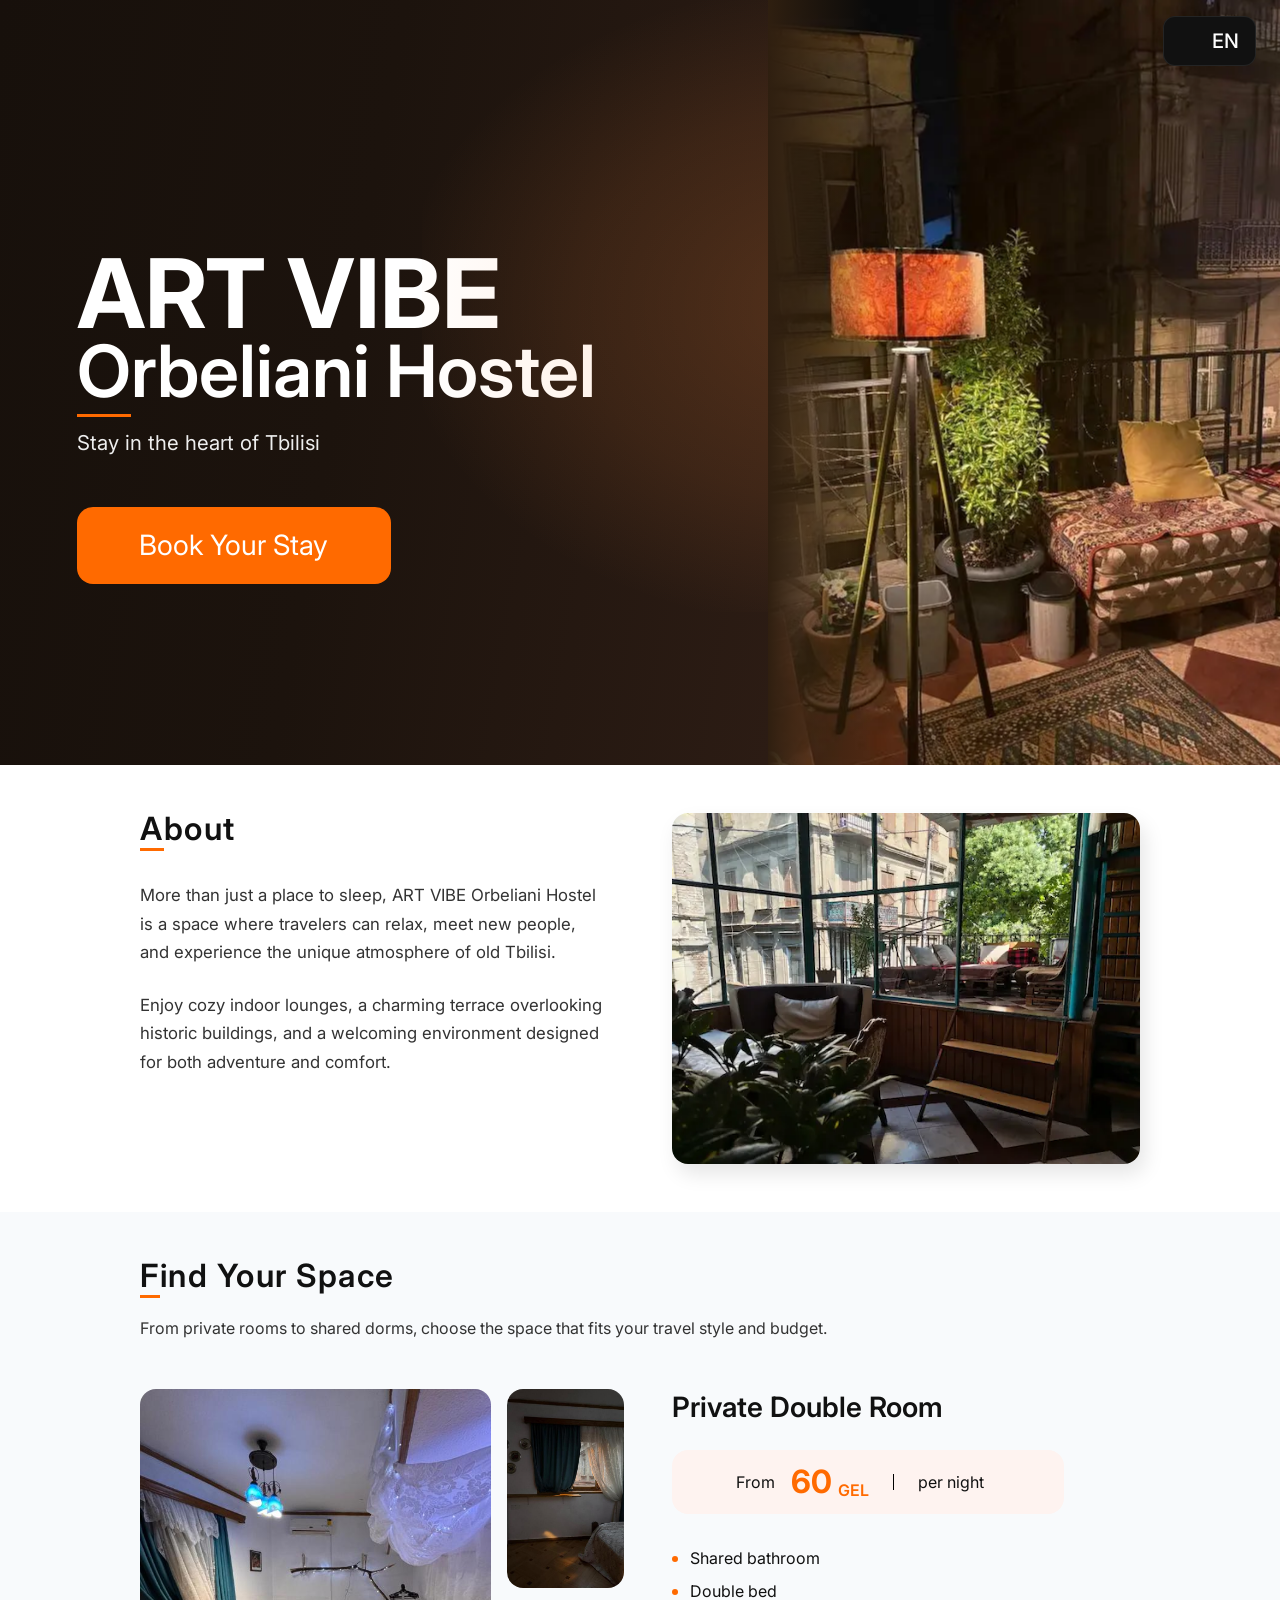
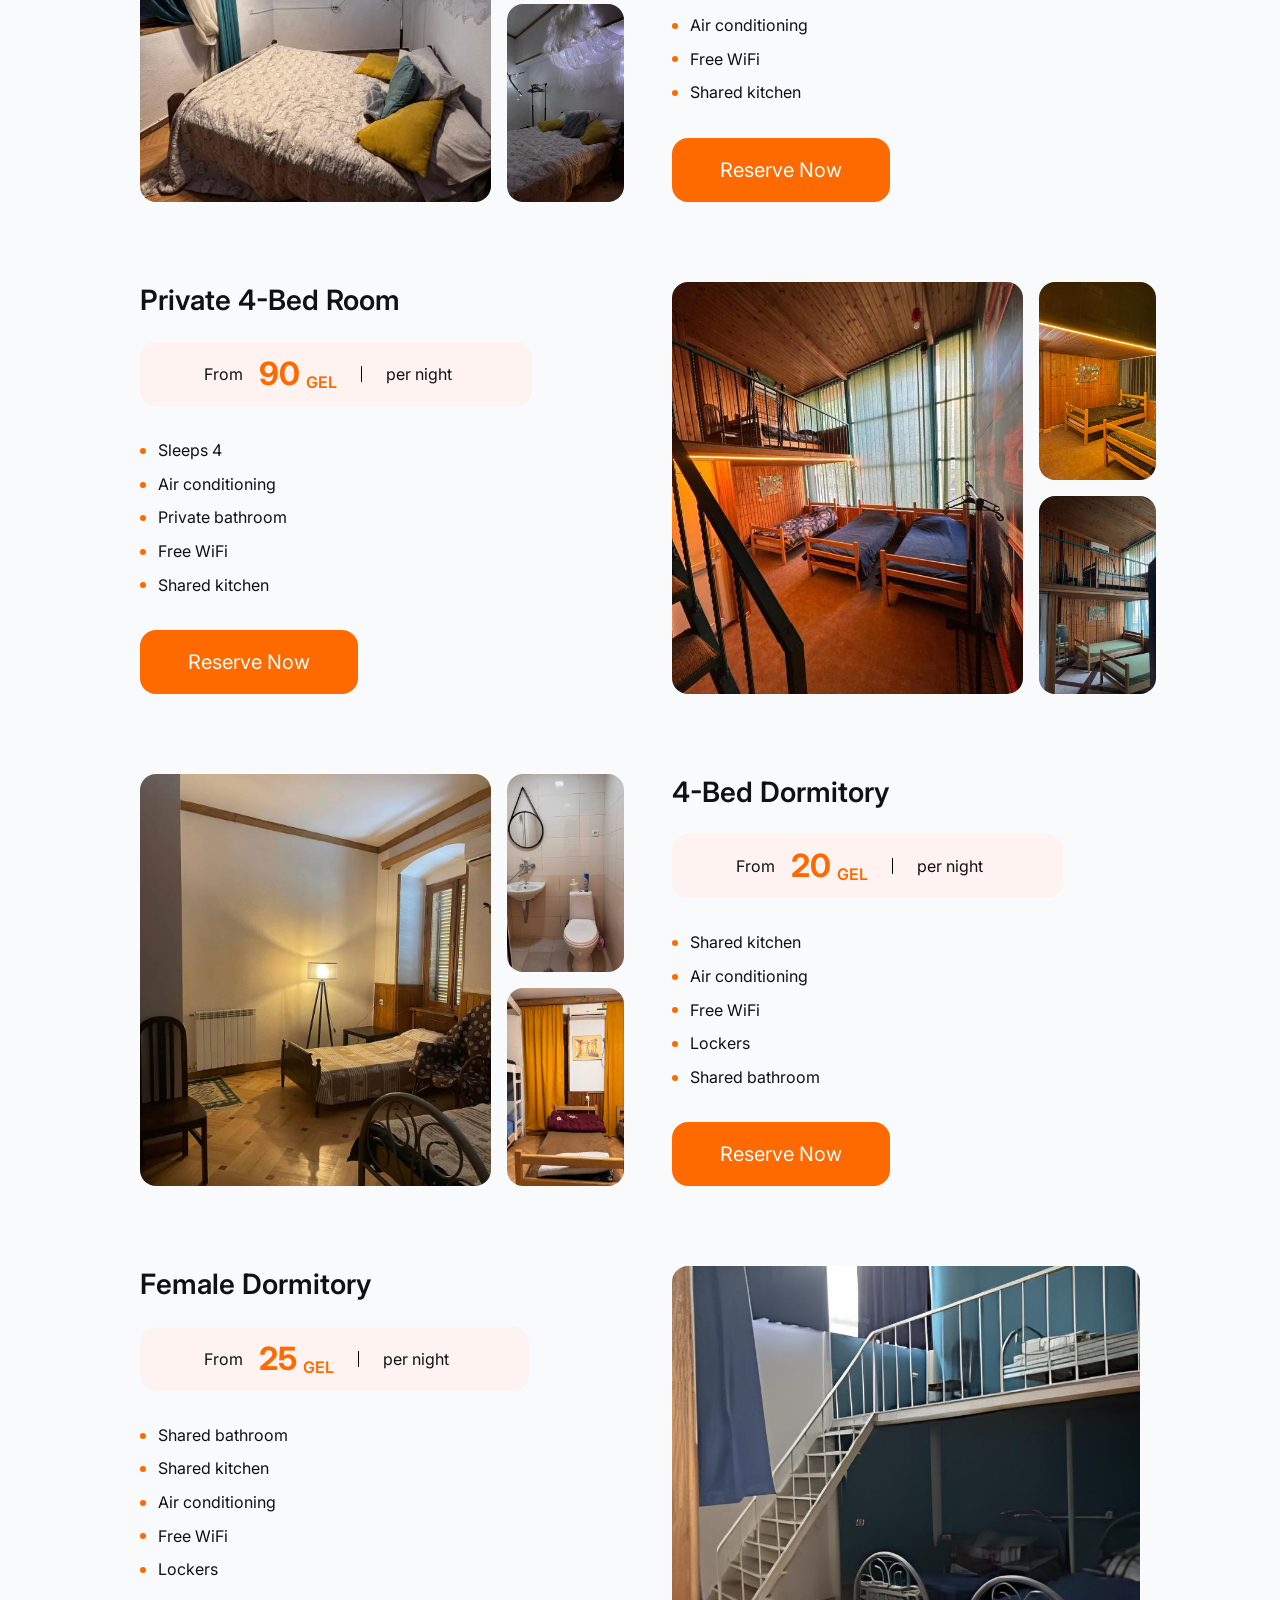
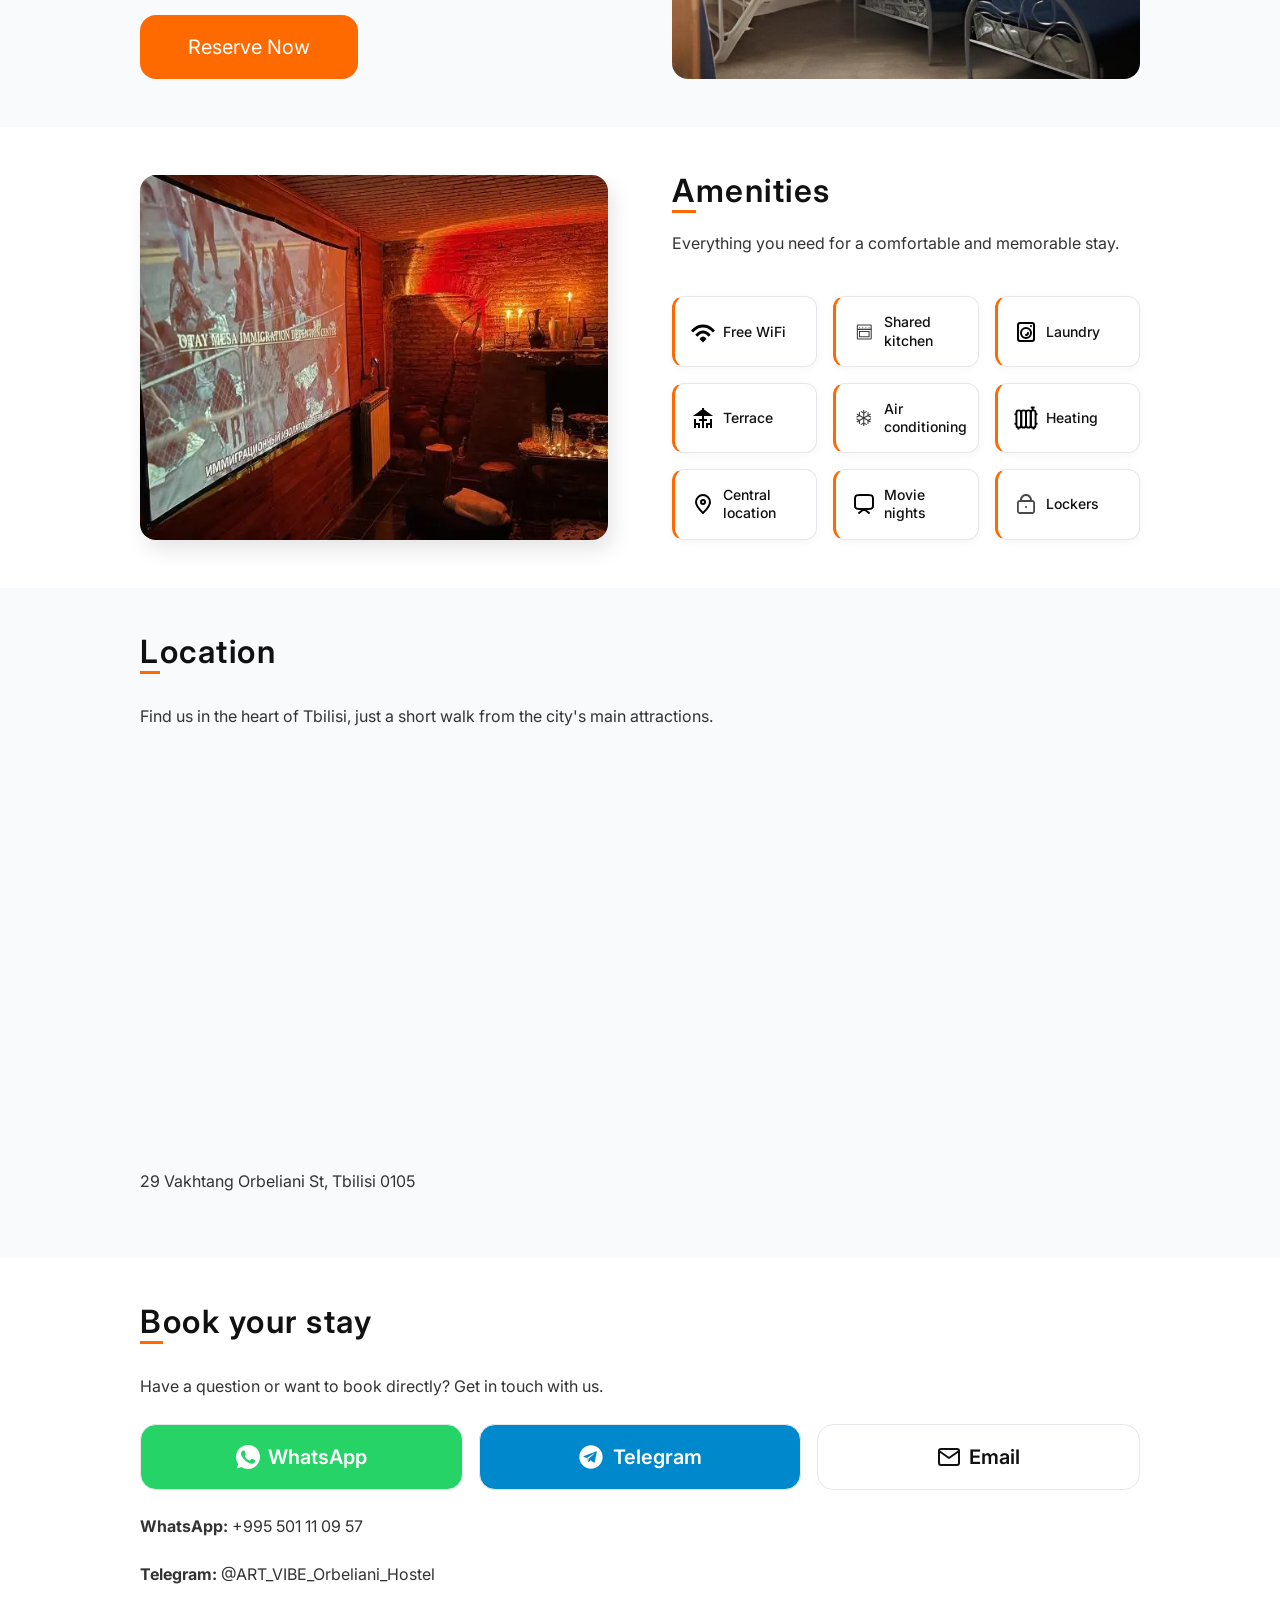
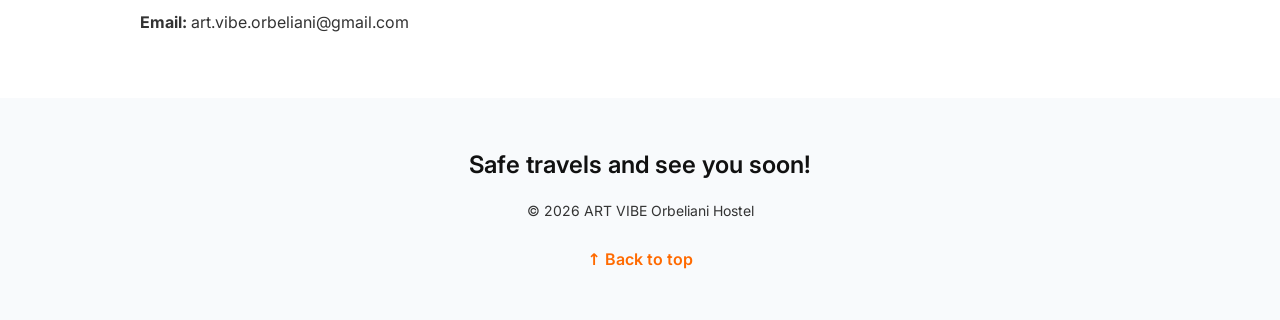
==== commit ed4109d4: "perf: resize about image and convert balcony image to webp. Scale about-image  to match displayed di" ====
--- a/index.html
+++ b/index.html
@@ -39,9 +39,871 @@
   <link rel="preload" href="/Assets/Fonts/Inter-Medium-subset.woff2" as="font" type="font/woff2" crossorigin>
   <link rel="preload" href="/Assets/Fonts/Inter-SemiBold-subset.woff2" as="font" type="font/woff2" crossorigin>
   <link rel="preload" href="/Assets/Fonts/Inter-Bold-subset.woff2" as="font" type="font/woff2" crossorigin>
-  <link rel="stylesheet" href="style.css">
+  <link rel="modulepreload" href="/Scripts/script.js">
+  <link rel="modulepreload" href="/Scripts/language.js">
   <link rel="icon" type="image/x-icon" href="Assets/Icons/favicon.ico">
   <link rel="canonical" href="https://hostel.art-vibe-orbeliani.workers.dev/">
+  <style>
+    @font-face {
+      font-family: 'Inter';
+      src: url('/Assets/Fonts/Inter-Regular-subset.woff2') format('woff2');
+      font-weight: 400;
+      font-style: normal;
+      font-display: swap;
+    }
+    @font-face {
+      font-family: 'Inter';
+      src: url('/Assets/Fonts/Inter-Medium-subset.woff2') format('woff2');
+      font-weight: 500;
+      font-style: normal;
+      font-display: swap;
+    }
+    @font-face {
+      font-family: 'Inter';
+      src: url('/Assets/Fonts/Inter-SemiBold-subset.woff2') format('woff2');
+      font-weight: 600;
+      font-style: normal;
+      font-display: swap;
+    }
+    @font-face {
+      font-family: 'Inter';
+      src: url('/Assets/Fonts/Inter-Bold-subset.woff2') format('woff2');
+      font-weight: 700;
+      font-style: normal;
+      font-display: swap;
+    }
+
+    :root {
+      --primary-color: #FF6A00;
+      --light-primary-color: #fef3f0;
+      --bg-color: #FFFFFF;
+      --section-bg-color: #F8FAFC;
+      --text-color: #111;
+      --light-text-color: #FFF;
+      --secondary-text-color: #333;
+      --secondary-light-text-color: #EEE;
+      --border-color: #E5E7EB;
+
+      --font-main: "Inter", system-ui, sans-serif;
+
+      --fs-big-title: clamp(3rem, 8vw, 6rem);
+      --fs-title: clamp(2.5rem, 6vw, 4.5rem);
+      --fs-section-title: 2rem;
+      --fs-subtitle: 1.5rem; 
+      --fs-button: 1.25rem;
+      --fs-body: 1rem; 
+      --fs-small: 0.875rem;
+
+      --space-0: 0.35rem;
+      --space-1: 0.5rem;
+      --space-15: 0.75rem;
+      --space-2: 1rem;
+      --space-25: 1.25rem;
+      --space-3: 1.5rem; 
+      --space-35: 2.25rem;
+      --space-4: 3rem;
+
+      --radius-sm: 0.75rem;
+      --radius-md: 1rem; 
+      --radius-lg: 1.5rem;
+    }
+
+    * {
+      margin: 0;
+      padding: 0;
+      box-sizing: border-box;
+    }
+
+    html {
+      scroll-behavior: smooth;
+    }
+
+    body {
+      font-family: var(--font-main);
+      font-size: var(--fs-body); 
+      line-height: 1.6; 
+      color: var(--text-color); 
+      background: var(--bg-color);
+    }
+
+    img { 
+      width: 100%; 
+      height: auto; 
+      display: block;
+      object-fit: cover;
+    } 
+
+    a { 
+      color: inherit; 
+      text-decoration: none; 
+    }
+
+    #hero {
+      background-image: linear-gradient(to bottom, rgba(0,0,0,0) 65%, rgba(0,0,0,0.80) 85%), url('Assets/balcony.webp');
+      height: 100vh;
+      height: 100dvh;
+      background-size: cover;
+      background-position: center;
+      background-repeat: no-repeat;
+      position: relative;
+      color: var(--light-text-color);
+    }
+
+    @media (min-height: 765px) and (min-width: 1280px) {
+      #hero {
+        height: min(100dvh, 765px);
+      }
+    }
+
+    #language-btn {
+      position: absolute;
+      right: var(--space-2);
+      top: var(--space-2);
+      z-index: 2;
+
+      background: rgba(15, 15, 15, 0.75);
+      backdrop-filter: blur(8px); 
+      border: 1px solid rgba(255,255,255,.08);
+
+      display: inline-flex;
+      align-items: center; 
+      gap: var(--space-1); 
+      padding: var(--space-1) var(--space-2);
+      border-radius: var(--radius-sm);
+      cursor: pointer;
+    }
+
+    #flag {
+      width: 1.5rem;
+    }
+
+    #language-btn > span {
+      font-size: 1.25rem;
+      font-weight: 500;
+    }
+
+    #hero-overlay {
+      position: absolute;
+      bottom: var(--space-4);
+      padding: 0 var(--space-3);
+      width: 100%;
+    }
+
+    h1 {
+      display: flex;
+      flex-direction: column;
+      line-height: 1.1;
+      margin-bottom: var(--space-2);
+    }
+
+    #big-title {
+      font-size: var(--fs-big-title);
+      font-weight: 700;
+    }
+
+    #small-title {
+      font-size: var(--fs-title);
+      font-weight: 600;
+    }
+
+    #small-title span {
+      border-bottom: 3px solid var(--primary-color);
+      padding-bottom: 0.1rem;
+    }
+
+    #hero-description {
+      font-size: clamp(1rem, 2vw, 1.25rem);
+      color: var(--secondary-light-text-color);
+      font-weight: 400;
+      margin-bottom: 2rem;
+    }
+
+    #book-btn {
+      display: inline-flex;
+      align-items: center;
+      justify-content: center;
+      gap: var(--space-1);
+      background: var(--primary-color);
+      color: var(--light-text-color);
+      font-size: var(--fs-button);
+      font-weight: 400;
+      padding: var(--space-25);
+      border-radius: var(--radius-md);
+      border: none;
+      cursor: pointer;
+      width: 100%;
+      transition: .2s;
+    } 
+
+    #book-btn:hover {
+      transform:translateY(-2px);
+      box-shadow:0 12px 30px rgba(255,120,0,.35);
+    }
+
+    @media (min-width: 768px) {
+      #hero-overlay {
+        padding: 0 5vw;
+        bottom: 8vh;
+      }
+
+      #book-btn {
+        width: fit-content;
+        min-width: 220px;
+        padding: var(--space-3) var(--space-4);
+        font-size: clamp(1.25rem, 2.25vw, 1.75rem);
+      }
+
+      #hero-description {
+        font-size: clamp(1rem, 2.1vw, 1.5rem);
+        margin-bottom: 2.25rem;
+      }
+
+      #language-btn {
+        right: var(--space-2);
+        top: var(--space-2); 
+        gap: var(--space-1); 
+        padding: var(--space-1) var(--space-2);
+      }
+
+      #flag {
+        width: 1.75rem;
+      }
+
+      #language-btn > span {
+        font-size: 1.5rem;
+      }
+    }
+
+    @media (min-width: 1024px) {
+      #hero-overlay {
+        padding: 0 6vw;
+        bottom: 10vh;
+      }
+
+      #hero-description {
+        font-size: clamp(1.25rem, 1.6vw, 1.75rem);
+      }
+
+      #book-btn {
+        min-width: 260px;
+        padding: var(--space-2) calc(var(--space-4) * 1.3);
+      }
+
+      #language-btn {
+        right: var(--space-3);
+        top: var(--space-2); 
+        gap: var(--space-1); 
+        padding: var(--space-1) var(--space-2);
+      }
+
+      #flag {
+        width: 1.5rem;
+      }
+
+      #language-btn > span {
+        font-size: 1.25rem;
+      }
+    }
+
+
+    @media (min-width: 1280px) {
+      #hero {
+        display: flex;
+        background-image: none;
+      }
+
+      #hero-media {
+        width: 40%;
+        flex-shrink: 0;
+        background-image: url('Assets/balcony.webp');
+        background-position: 65% center;
+        position: relative;
+      }
+
+      #hero-media::after {
+        content: "";
+        position: absolute;
+        inset: 0;
+        background: linear-gradient(
+          to left,
+          transparent 80%,
+          #2f1f10 100%
+        );
+      }
+
+      #hero-content {
+        background: linear-gradient(
+          100deg,
+          #17100b 0%,
+          #1c130d 45%,
+          #2c1c14 100% 
+        );
+        width: 60%;
+        display: flex;
+        flex-direction: column;
+        justify-content: center;
+        align-items: center;
+        position: relative;
+      }
+
+      #hero-content::before {
+        content: "";
+        position: absolute;
+        top: 0;
+        right: -10%;
+        width: 55%;
+        height: 80%;
+        background: radial-gradient(
+          ellipse at right center,
+          rgba(255, 140, 60, 0.20) 0%,
+          rgba(255, 140, 60, 0.10) 45%,
+          transparent 75%
+        );
+        pointer-events: none;
+      }
+
+      #hero-overlay {
+        position: static;
+        max-width: none;
+        padding-top: 8vh;
+      }
+
+      #language-btn {
+        background-color: var(--text-color);
+      }
+
+      h1 {
+        margin-bottom: 1.25rem;
+      }
+
+      #big-title {
+        line-height: .85;
+      }
+
+      #small-title {
+        line-height: 1;
+      }
+      
+      #small-title span {
+        padding-bottom: 0;
+      }
+
+      #hero-description {
+        margin-bottom: 3rem;
+      }
+    }
+
+    section:not(#hero) {
+      padding:  var(--space-4) var(--space-3);
+      background: var(--section-bg-color);
+    }
+
+    section:not(#hero):nth-of-type(even) {
+      background: var(--bg-color);
+    }
+
+    #about {
+      padding-top: calc(var(--space-4) * 2);;
+    }
+
+    .section-media > img {
+      margin-top: var(--space-3);
+      border-radius: var(--radius-md);
+    }
+
+    #amenities-image {
+      aspect-ratio: 5 / 4;
+    }
+
+    .container > img {
+      margin-top: var(--space-3);
+      border-radius: var(--radius-md);
+    }
+
+    h2 {
+      font-size: var(--fs-section-title);
+      font-weight: 600;
+      margin-bottom: var(--space-35);
+      line-height: 1;
+    }
+
+    section p {
+      margin-bottom: var(--space-2);
+      color: var(--secondary-text-color); 
+    }
+
+    h2 span {
+      border-bottom: 3px solid var(--primary-color);
+    }
+
+    .room-card {
+      margin-top: var(--space-4);
+    }
+
+    .room-header {
+      margin-bottom: var(--space-2);
+    }
+
+    h3 {
+      font-size: var(--fs-subtitle);
+      font-weight: 600;
+      line-height: 1.3;
+      margin-bottom: var(--space-25);
+    }
+
+    .room-price {
+      display: flex;
+      align-items: center;
+      background: var(--light-primary-color);
+      padding: var(--space-2) var(--space-4);
+      border-radius: var(--radius-md);
+      margin-bottom: var(--space-1);
+      line-height: 1;
+    }
+
+    .price-prefix,
+    .price-period {
+      font-size: var(--fs-body);;
+    }
+
+    .price-prefix {
+      margin-right: var(--space-2);
+    }
+
+    .price {
+      color: var(--primary-color);
+      font-size: var(--fs-section-title);
+      font-weight: 700;
+      margin-right: var(--space-0);
+    }
+
+    .currency {
+      color: var(--primary-color);
+      font-size: var(--fs-body);
+      font-weight: 600;
+      align-self: end;
+      margin-right: var(--space-3);
+    }
+
+    .price-period {
+      border-left: 1px solid black;
+      padding-left: var(--space-3);
+      margin-left: auto;
+      margin-right: var(--space-2);
+    }
+
+    .room-features, .reserve-btn {
+      display: none;
+    }
+
+    .room-images {
+      display: flex;
+      gap: var(--space-2);
+      overflow-x: auto;
+      scroll-snap-type: x mandatory;
+    }
+
+    .room-images::-webkit-scrollbar {
+      display: none;
+    }
+
+    .room-images > img {
+      border-radius: var(--radius-md);
+      scroll-snap-align: start;
+      aspect-ratio: 3 / 3.5;
+      object-fit: cover;
+      flex: 0 0 100%;
+    }
+
+    .image-dots {
+      display: flex;
+      justify-content: center;
+      gap: var(--space-1);
+      margin-top: var(--space-2);
+    }
+
+    .dot {
+      width: 0.5rem;
+      height: 0.5rem;
+
+      border-radius: 50%;
+      background-color: var(--border-color);
+    }
+
+    .dot.active {
+      background-color: var(--primary-color);
+    }
+
+    @media (min-width: 450px) {
+      .room-images > img {
+        aspect-ratio: 3 / 3.25;
+      }
+    }
+
+    @media (min-width: 500px) {
+      .room-images > img {
+        aspect-ratio: 3 / 3;
+      }
+    }
+
+    @media (min-width: 600px) {
+      .room-images > img {
+        aspect-ratio: 3 / 2.75;
+      }
+    }
+
+    @media (min-width: 768px) {
+      .room-images > img {
+        aspect-ratio: 3 / 2.5;
+      }
+    }
+
+    #amenities-list {
+      display: grid;
+      grid-template-columns: repeat(auto-fill, minmax(130px, 1fr));
+      gap: var(--space-2);
+    }
+
+    .amenity-item {
+      display: flex;
+      align-items: center;
+      gap: var(--space-1);
+      
+      background: var(--bg-color);
+      padding: var(--space-2) var(--space-2);
+
+      border-radius: var(--radius-sm);
+      border: 1px solid var(--border-color);
+      border-left: 3px solid var(--primary-color);
+      box-shadow: 0 2px 8px rgba(0, 0, 0, 0.04);
+    }
+
+    .amenity-item > img {
+      width: 1.5rem; 
+      height: 1.5rem; 
+      flex-shrink: 0;
+    }
+
+    .amenity-item span { 
+      font-size: var(--fs-small); font-weight: 500; 
+      line-height: 1.3; 
+    }
+
+    iframe {
+      width: 100%;
+      height: auto;
+      max-height: 400px;
+      aspect-ratio: 16 / 9;
+      border: none;
+      border-radius: var(--radius-md);
+      margin-bottom: var(--space-2);
+    }
+
+    #location > p:nth-child(2) {
+      margin-bottom: var(--space-3);
+    }
+    .contact-actions {
+      display: grid;
+      gap: var(--space-2);
+      margin: var(--space-3) 0;
+    }
+
+    .contact-btn {
+      display: flex;
+      align-items: center;
+      justify-content: center;
+      gap: var(--space-1);
+
+      width: 100%;
+      padding: var(--space-2);
+
+      background: var(--bg-color);
+      border: 1px solid var(--border-color);
+      border-radius: var(--radius-md);
+
+      font-weight: 600;
+      font-size: var(--fs-button);
+
+      transition: transform 0.2s ease,
+                  box-shadow 0.2s ease,
+                  background-color 0.2s ease;
+    }
+
+    .contact-btn img {
+      width: 1.5rem;
+      height: 1.5rem;
+    }
+
+    .telegram-btn img {
+      width: 1.75rem;
+      height: 1.75rem;
+    }
+
+    .whatsapp-btn {
+      background: #25D366;
+      color: var(--light-text-color);
+    }
+
+    .telegram-btn {
+      background: #0088CC;
+      color: var(--light-text-color);
+    }
+
+    .contact-btn:hover {
+      transform: translateY(-2px);
+      box-shadow: 0 6px 16px rgba(0, 0, 0, 0.08);
+    }
+
+    .contact-info {
+      display: grid;
+      gap: 0.5rem;
+      margin-top: var(--space-3);
+    }
+
+    .contact-info p {
+      color: var(--secondary-text-color);
+      line-height: 1.5;
+    }
+
+    @media (min-width: 768px) {
+      .contact-actions {
+        grid-template-columns: repeat(3, 1fr);
+      }
+    }
+
+    footer {
+      padding: var(--space-4) var(--space-3);
+      background: var(--section-bg-color);
+      display: flex;
+      flex-direction: column;
+      align-items: center;
+      gap: var(--space-2);
+
+      text-align: center;
+    }
+
+    #footer-message {
+      font-size: var(--fs-subtitle);
+      font-weight: 600;
+    }
+
+    #copyright {
+      font-size: var(--fs-small);
+      color: var(--secondary-text-color);
+    }
+
+    #back-to-top {
+      margin-top: var(--space-1);
+      color: var(--primary-color);
+      font-weight: 600;
+      transition: opacity 0.2s ease;
+    }
+
+    #back-to-top:hover {
+      opacity: 0.8;
+    }
+
+    @media (min-width: 800px) {
+      .container {
+        max-width: 1000px;
+        margin: 0 auto;
+      }
+
+      .section-media > img {
+        margin-top: 0px;
+        box-shadow: 5px 10px 20px rgba(0,0,0,0.1);
+      }
+
+      #about .container p:first-of-type {
+        margin-bottom: var(--space-3);
+      }
+
+      #about .container p {
+        line-height: 1.7;
+        font-size: 1.05rem
+      }
+
+      h2 {
+        letter-spacing: 1.5px;
+        margin-bottom: var(--space-35);
+      }
+
+      #about .container, .room-card {
+        display: grid;
+        grid-template-columns: 1fr 1fr;
+        gap: clamp(3rem, 5vw, 5rem);
+        align-items: start;
+      }
+
+      /* rooms section */
+
+      #rooms h2 {
+        margin-bottom: var(--space-3);
+      }
+
+      h3 {
+        font-size: 1.75rem;
+        margin-bottom: var(--space-3);
+      }
+
+      .room-card {
+        align-items: stretch;
+      }
+
+      .room-card + .room-card {
+        margin-top: 5rem;
+      }
+
+      .room-card--reverse .room-images {
+        order: 1;
+      }
+
+      .room-card--reverse .room-info {
+        order: 2;
+      }
+      
+      .room-gallery {
+        height: 100%;
+      }
+
+      .room-images {
+        height: 100%;
+        width: 100%;
+        display: grid;
+        gap: var(--space-2);
+        grid-auto-rows: 1fr;
+        align-items: stretch;
+        overflow: visible; 
+      }
+
+      .room-images > img {
+        width: 100%;
+        height: 100%;
+        object-fit: cover;
+        border-radius: var(--radius-md);
+        display: block;
+      }
+
+      .room-images.images-3 {
+        grid-template-columns: 75% 25%;
+        grid-template-rows: 1fr 1fr;
+      }
+      .room-images.images-3 > img:nth-child(1) {
+        grid-column: 1 / 2;
+        grid-row: 1 / 3;
+      }
+      .room-images.images-3 > img:nth-child(2) {
+        grid-column: 2 / 3;
+        grid-row: 1 / 2;
+      }
+      .room-images.images-3 > img:nth-child(3) {
+        grid-column: 2 / 3;
+        grid-row: 2 / 3;
+      }
+
+      .room-price {
+        width: fit-content;
+        padding-left: 4rem;
+        padding-right: 4rem;
+      }
+
+      .room-features, .reserve-btn {
+        display: block;
+      }
+
+      .room-features {
+        list-style: none;
+        padding: 0;
+        margin: 2rem 0;
+        display: grid;
+        gap: 0.5rem;
+      }
+
+      .room-features li {
+        display: flex;
+        align-items: center;
+        gap: 0.75rem;
+      }
+
+      .room-features li::before {
+        content: "";
+        width: 6px;
+        height: 6px;
+        background: var(--primary-color);
+        border-radius: 50%;
+        flex-shrink: 0;
+      }
+
+      .reserve-btn {
+        align-items: center;
+        justify-content: center;
+        background: var(--primary-color);
+        color: var(--light-text-color);
+        font-size: var(--fs-button);
+        font-weight: 400;
+        padding: var(--space-2) var(--space-4);
+        border-radius: var(--radius-md);
+        border: none;
+        cursor: pointer;
+        width: fit-content;
+        transition: .2s;
+      }
+
+      .reserve-btn:hover {
+        transform:translateY(-2px);
+        box-shadow:0 12px 30px rgba(255,120,0,.35);
+      }
+
+      .image-dots {
+        display: none;
+      }
+
+      /* amenities section */
+
+      #amenities > .container {
+        display: grid;
+        grid-template-columns: 1fr 1fr;
+        gap: clamp(3rem, 5vw, 5rem);
+        align-items: stretch;
+      }
+
+      .amenities-content {
+        display: flex;
+        flex-direction: column;
+        justify-content: center;
+      }
+      
+      #amenities-image {
+        width: 100%;
+        object-fit: cover;
+        aspect-ratio: 3 / 2;
+        height: 100%;
+        border-radius: var(--radius-md);
+        box-shadow: 5px 10px 20px rgba(0,0,0,0.1);
+      }
+
+      #amenities h2 {
+        letter-spacing: 1.5px;
+        margin-bottom: var(--space-3);
+      }
+
+      #amenities-list {
+        margin-top: var(--space-3);
+      }
+
+      .hidden-on-desktop {
+        display: none;
+      }
+
+      .amenities-media {
+        order: 1;
+      }
+
+      .amenities-content {
+        order: 2;
+      }
+    }
+  </style>
   <script type="application/ld+json">
     {
       "@context": "https://schema.org",
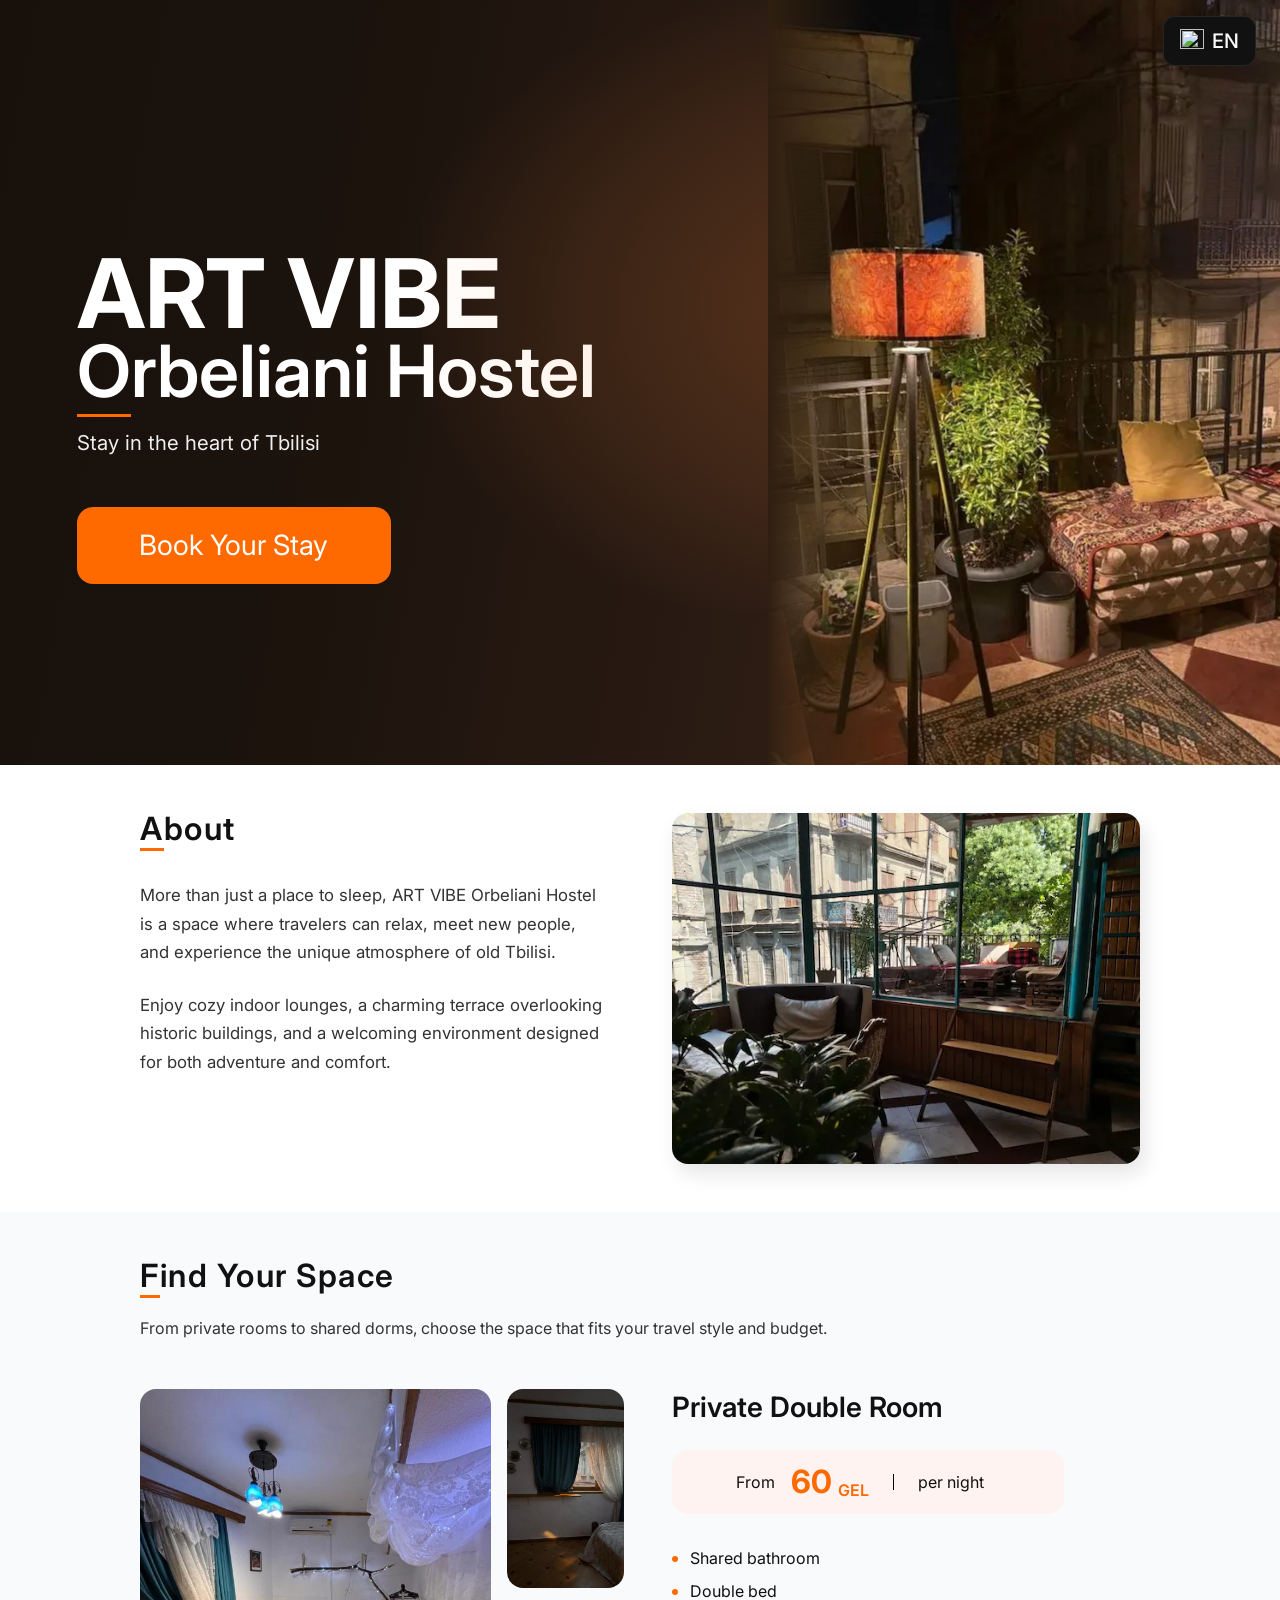
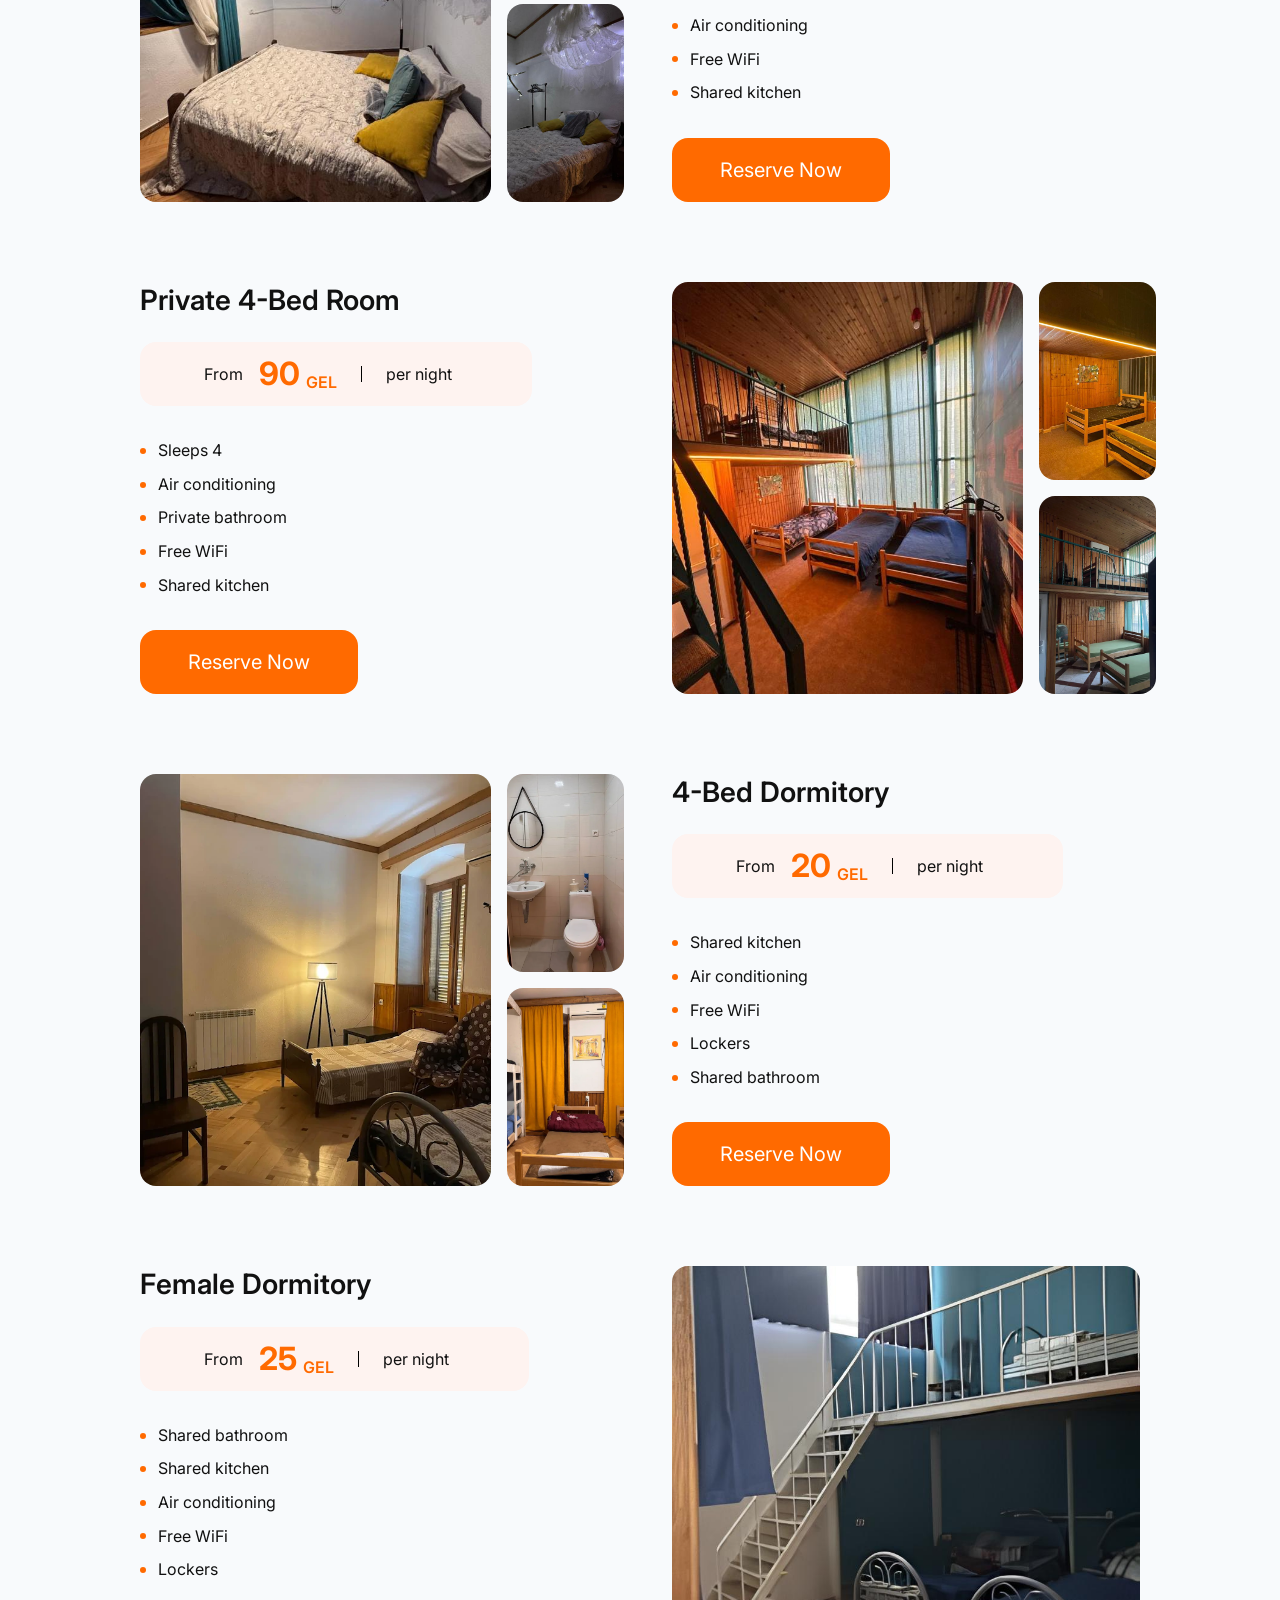
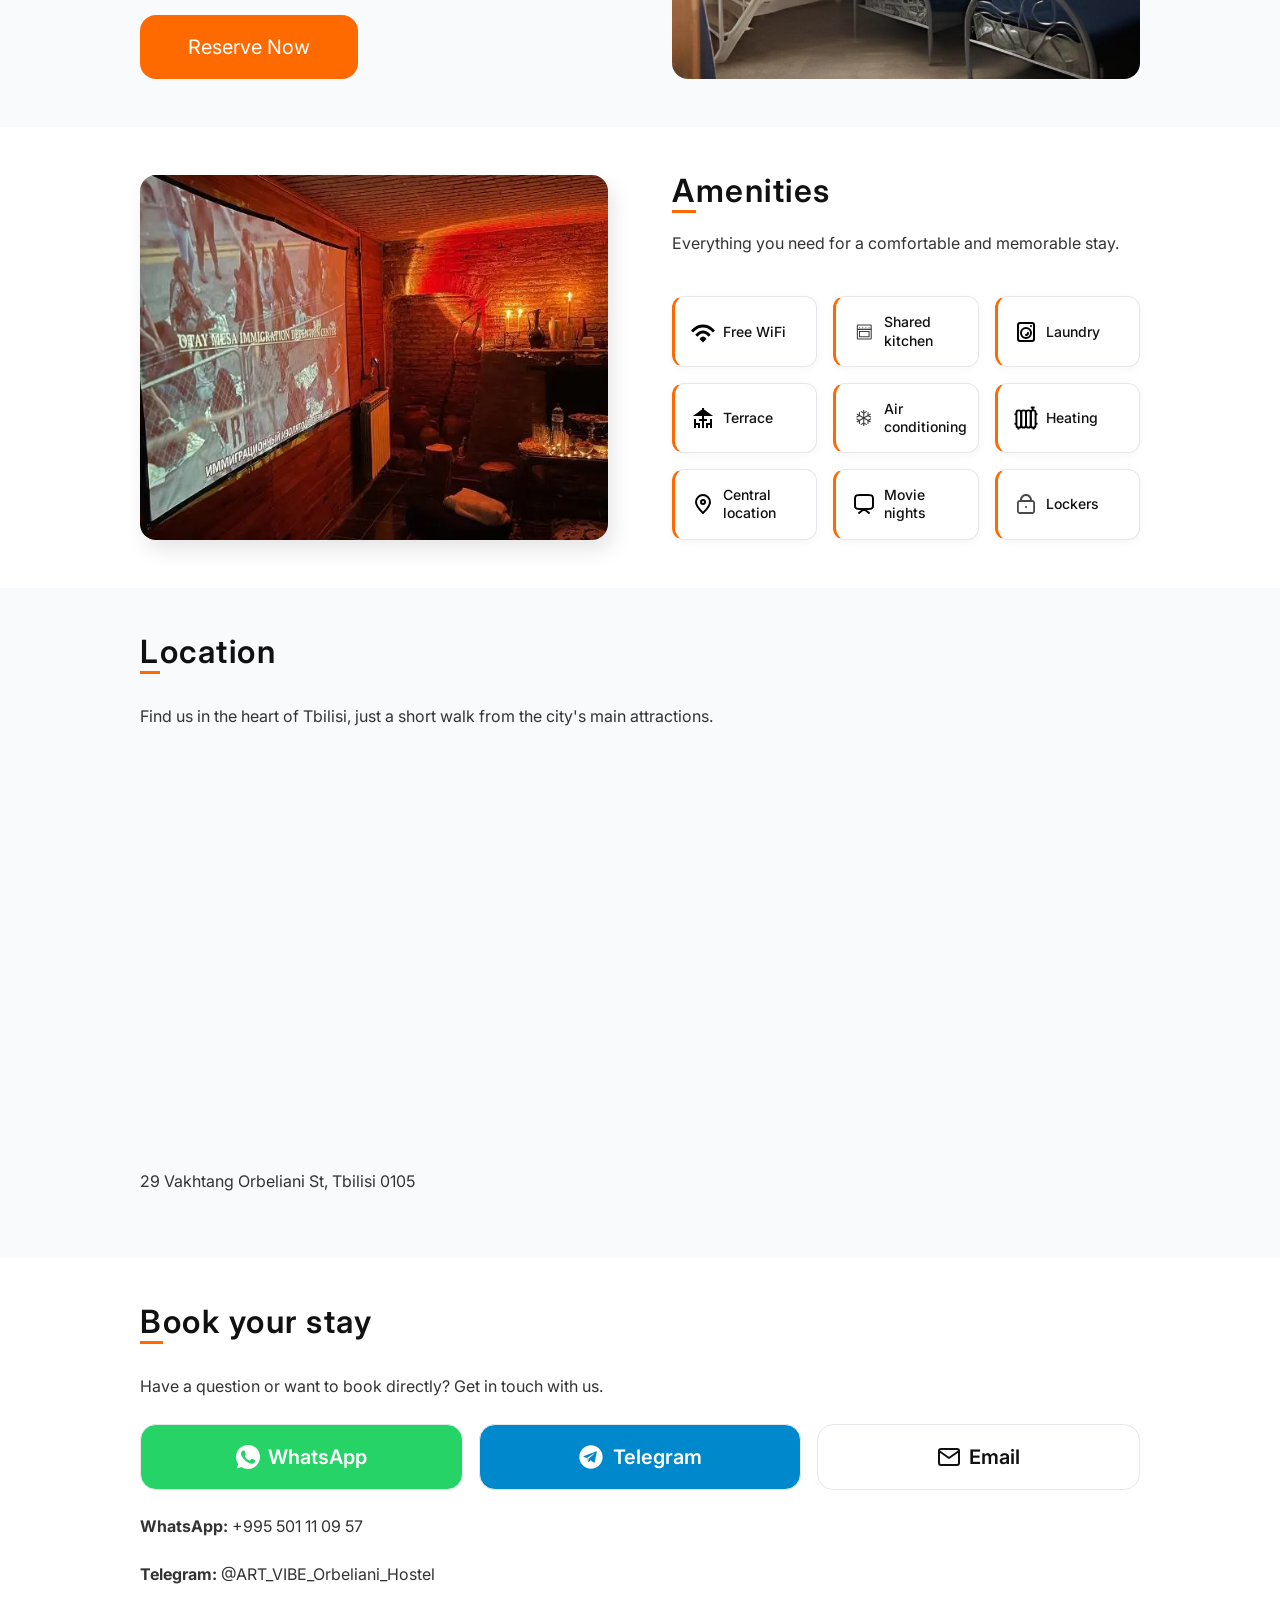
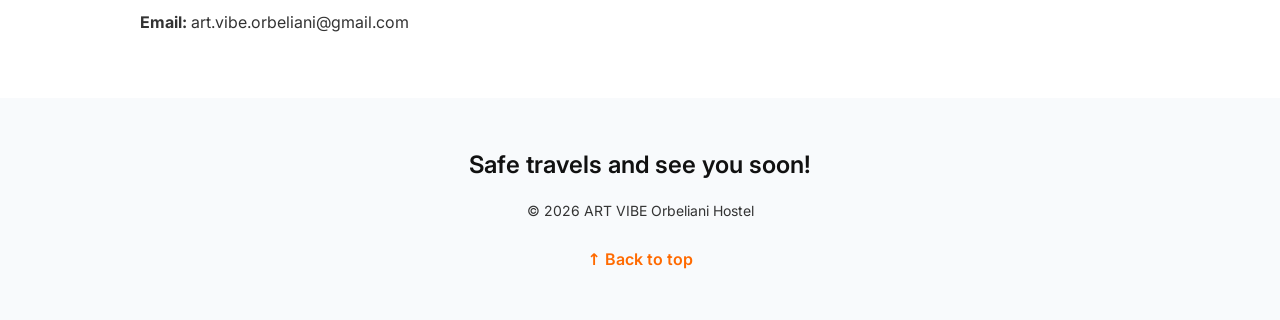
==== commit 9404fc99: "fix: set explicit width/height on about-image and flag icon Prevents layout shift by reserving corre" ====
--- a/index.html
+++ b/index.html
@@ -1084,7 +1084,9 @@
       </div>
       <div id="hero-media">
         <a href="#" id="language-btn" data-i18n-aria-label="langBtn" aria-label="Switch to Russian">
-          <img src="Assets/Icons/uk-flag.svg" id="flag" alt="" aria-hidden="true">
+          <img src="Assets/Icons/uk-flag.svg" 
+          width="24" height="24"
+          id="flag" alt="" aria-hidden="true">
           <span data-i18n="langBtn">EN</span> 
         </a>
       </div>
@@ -1107,6 +1109,7 @@
           <img src="Assets/about-image.webp" 
             data-i18n-alt="aboutImage"
             loading="lazy"
+            width="547" height="410"
             alt="Terrace overlooking historic buildings in Tbilisi" id="about-image
           ">
         </div>
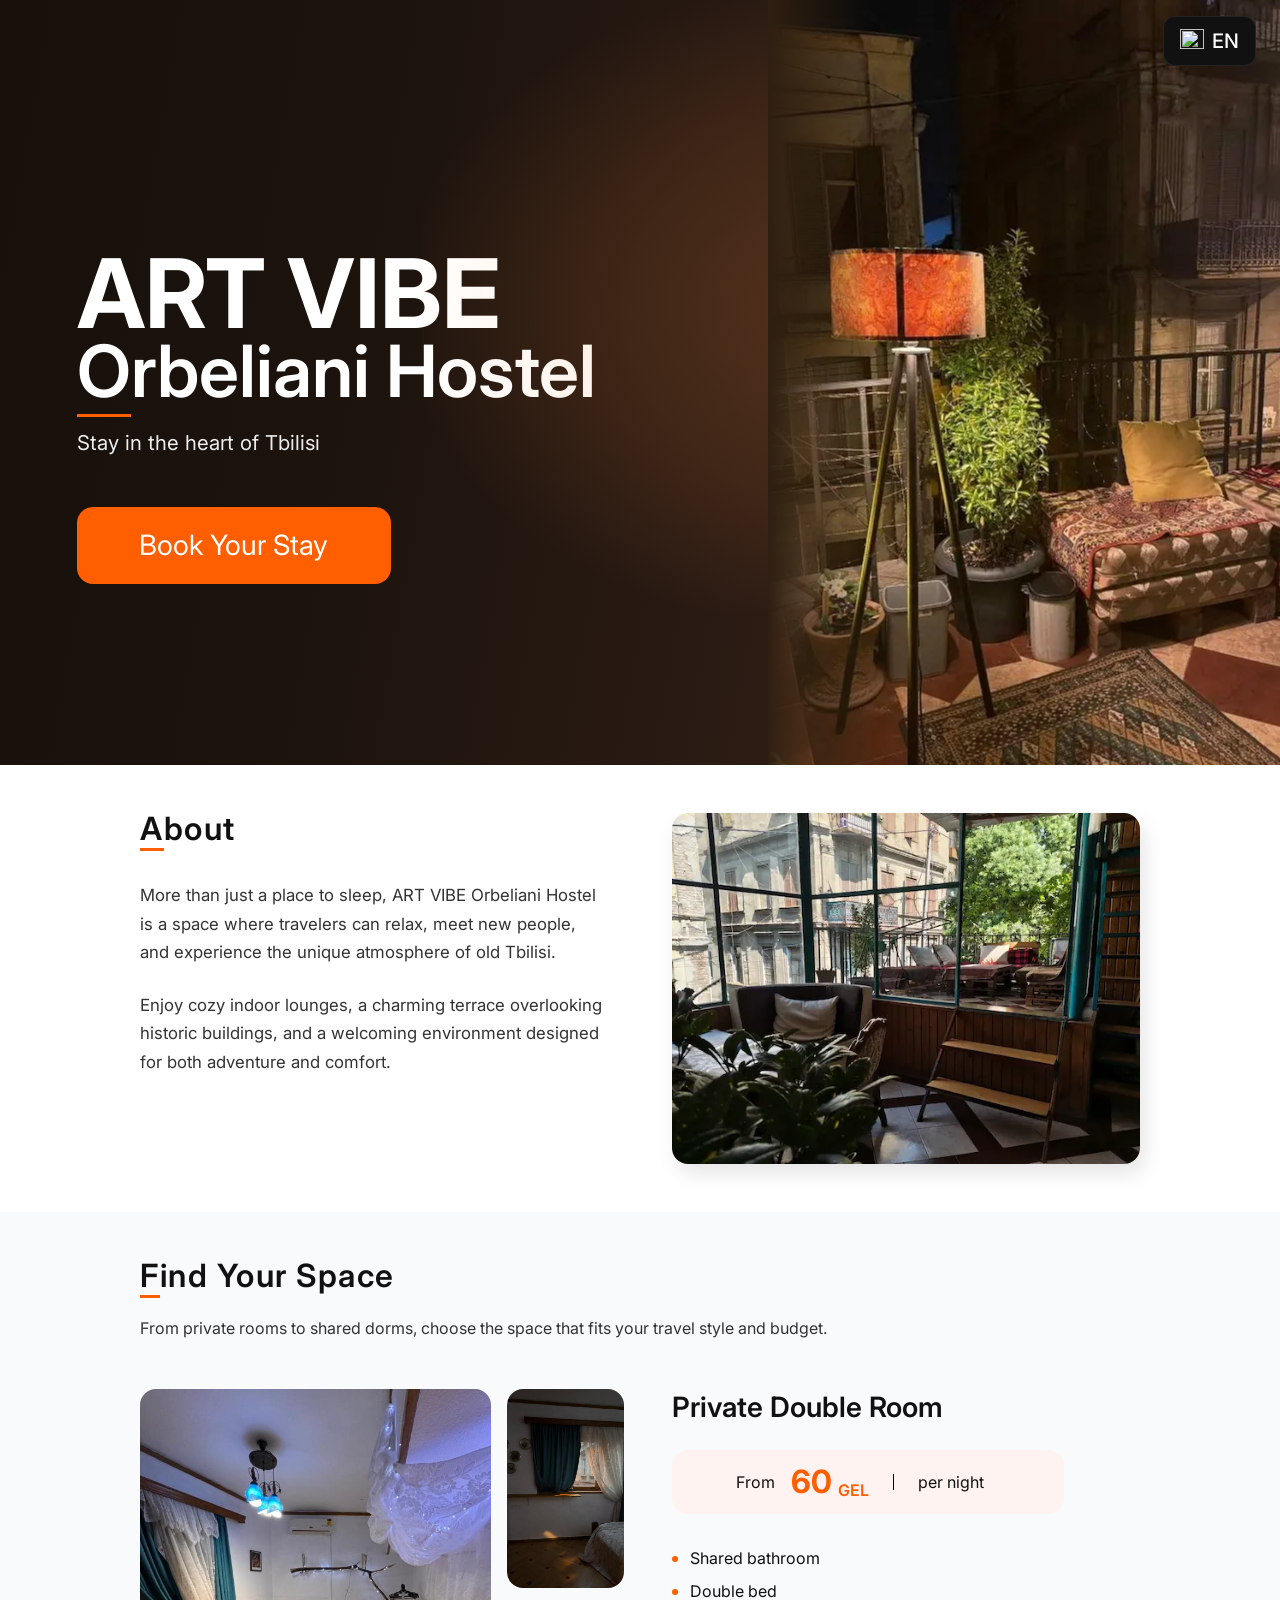
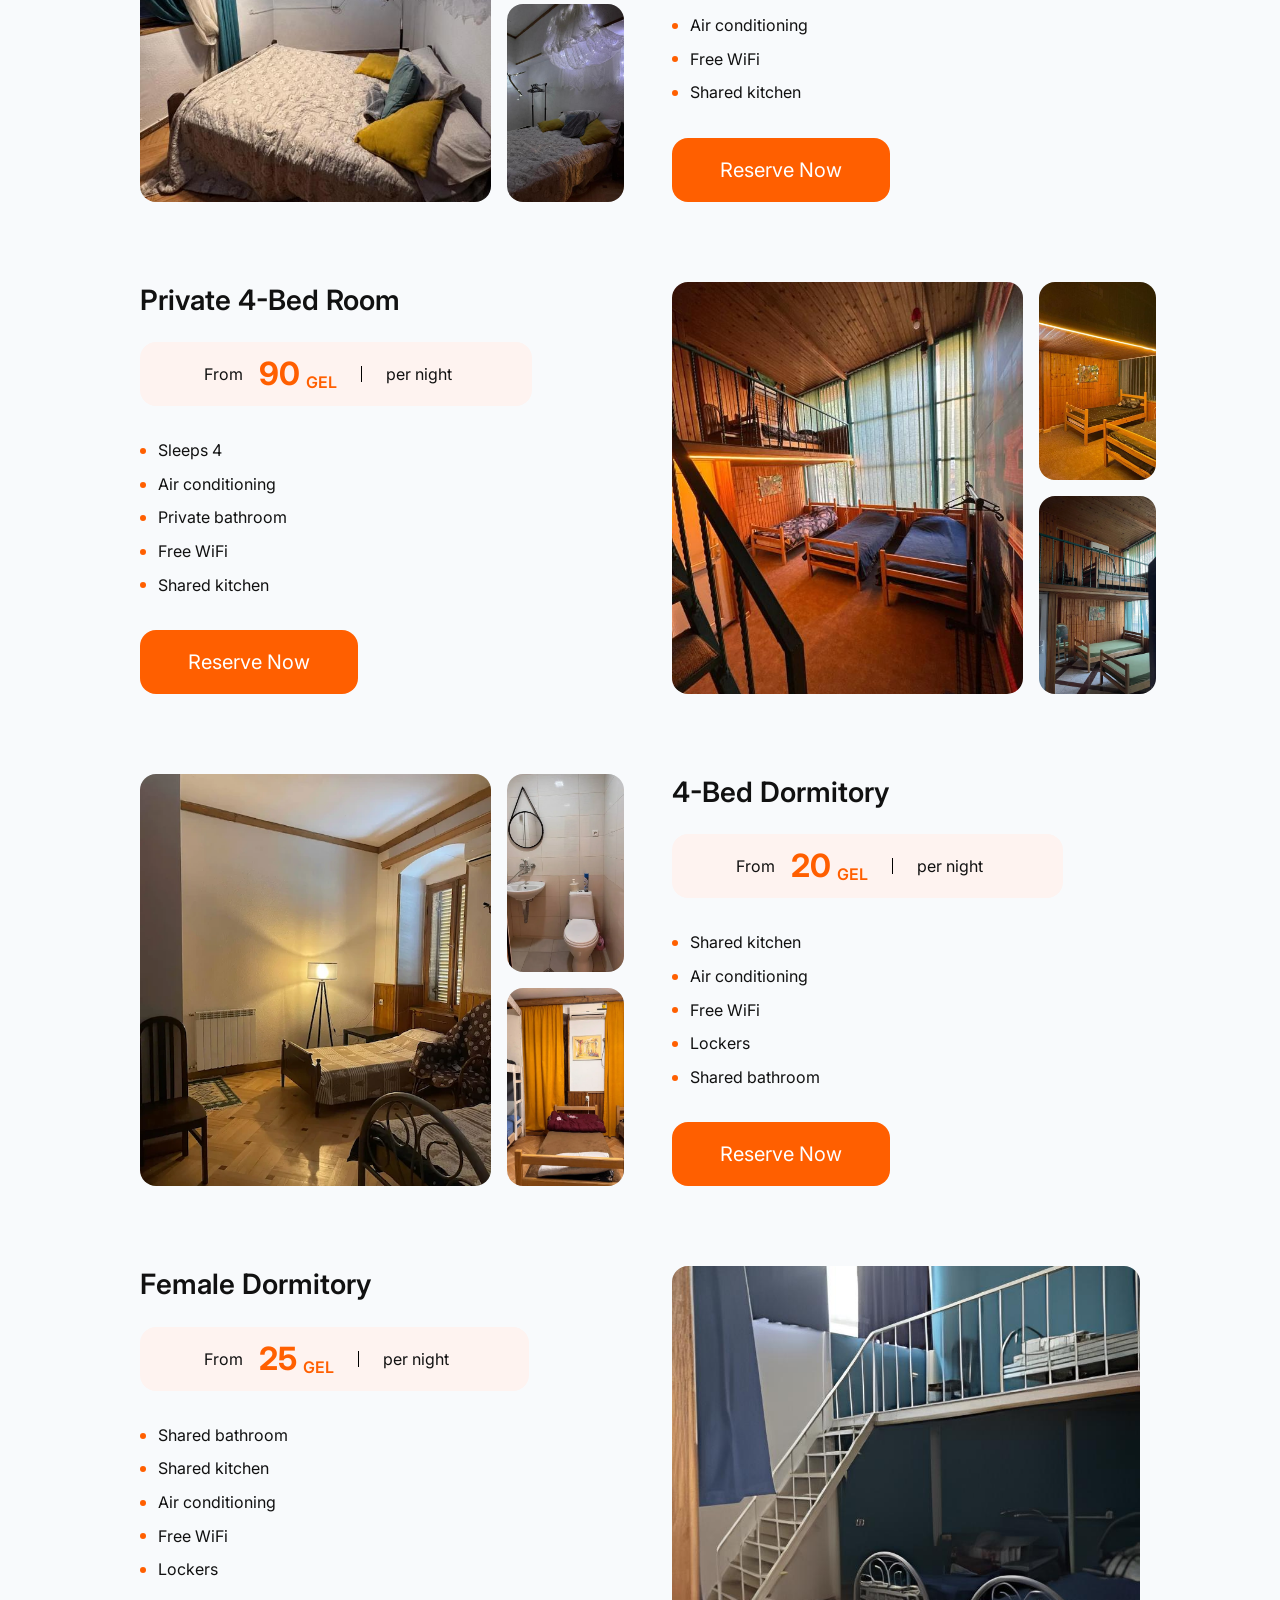
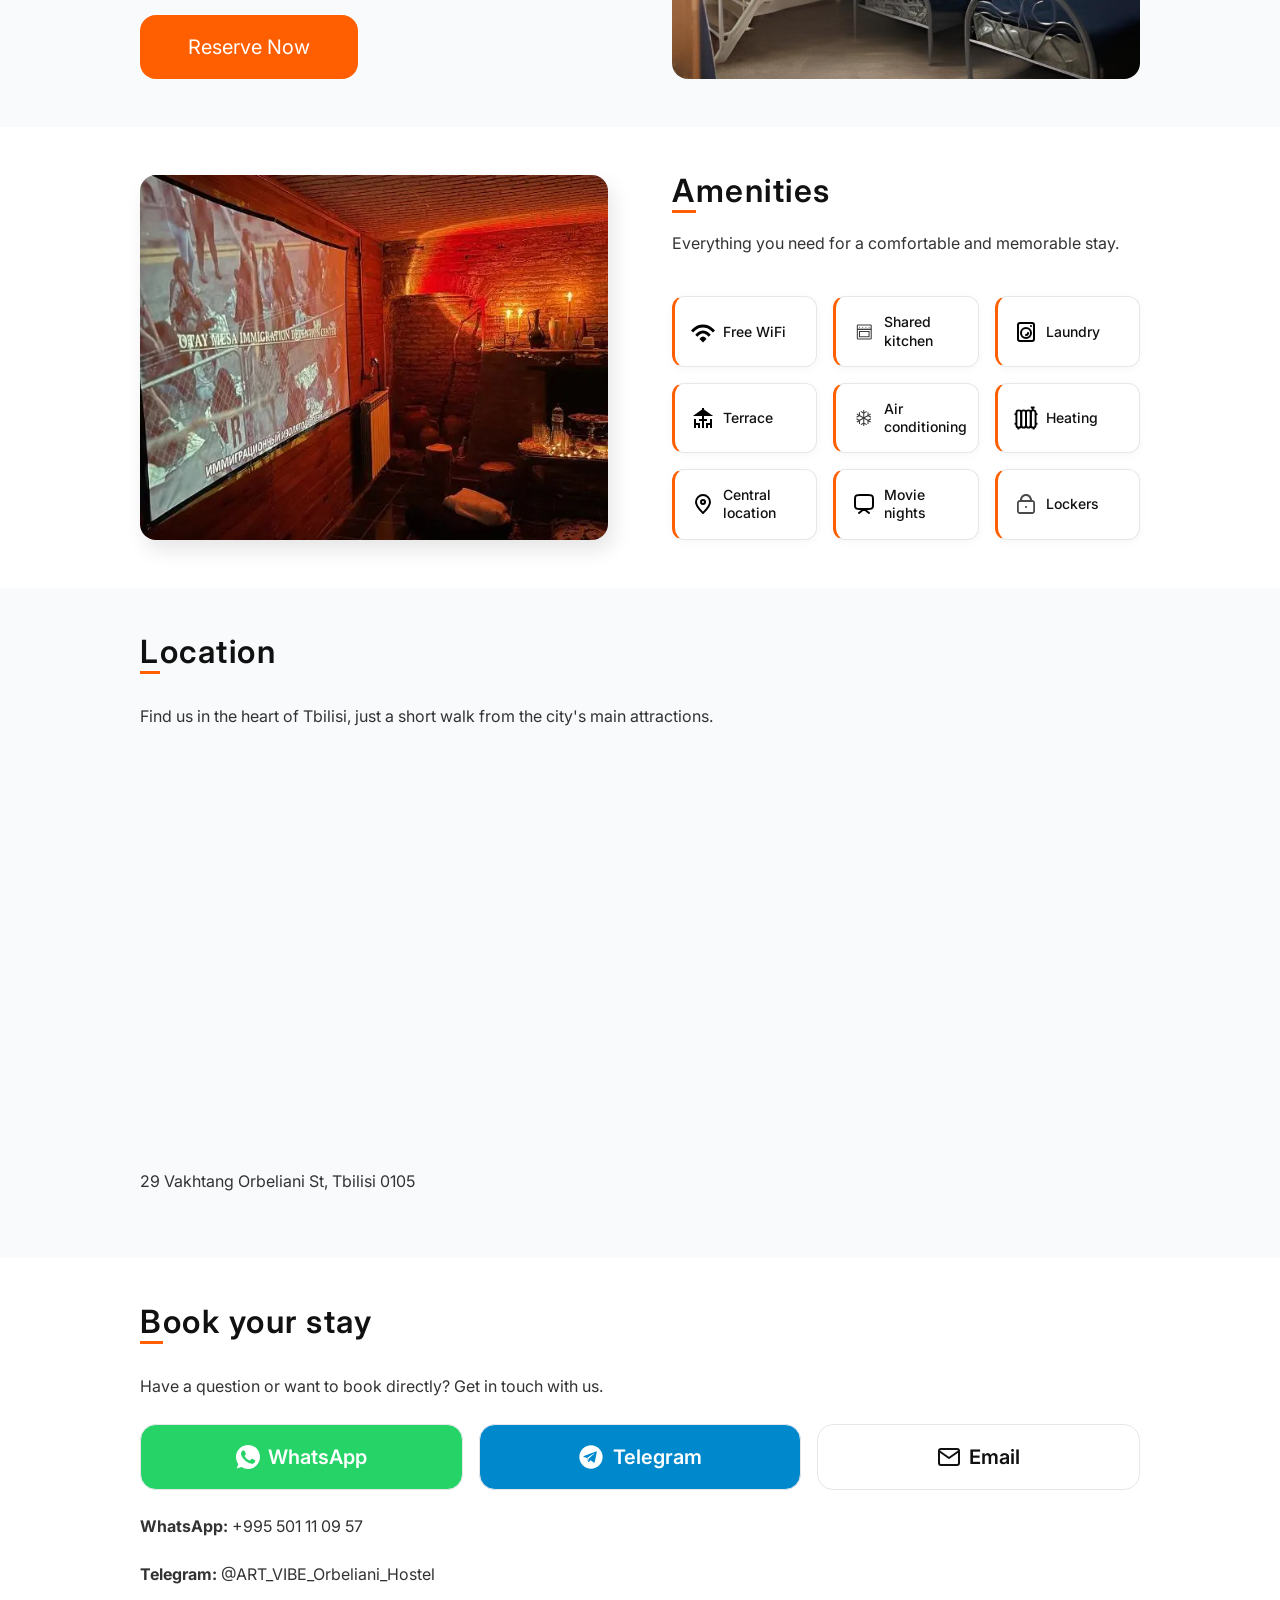
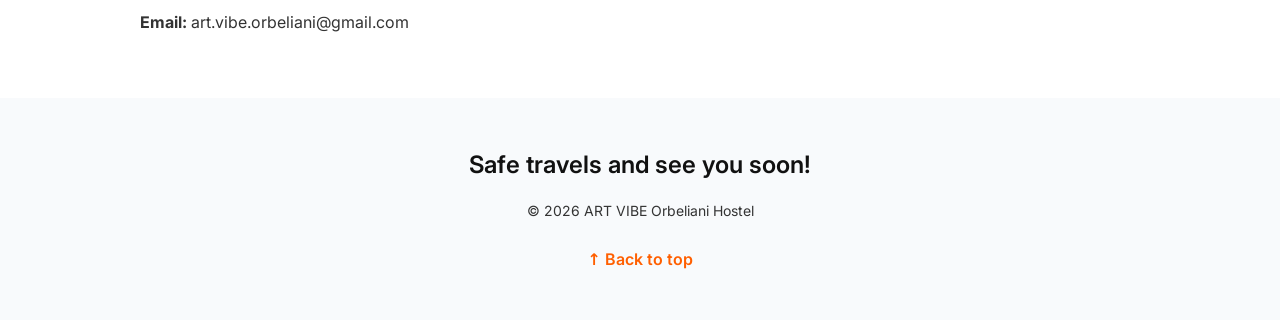
==== commit 7a1265fe: "style: darken primary color for improved contrast Adjust --primary-color to a slightly darker orange" ====
--- a/index.html
+++ b/index.html
@@ -74,7 +74,7 @@
     }
 
     :root {
-      --primary-color: #FF6A00;
+      --primary-color: #FF5F00;
       --light-primary-color: #fef3f0;
       --bg-color: #FFFFFF;
       --section-bg-color: #F8FAFC;
@@ -1109,7 +1109,6 @@
           <img src="Assets/about-image.webp" 
             data-i18n-alt="aboutImage"
             loading="lazy"
-            width="547" height="410"
             alt="Terrace overlooking historic buildings in Tbilisi" id="about-image
           ">
         </div>
